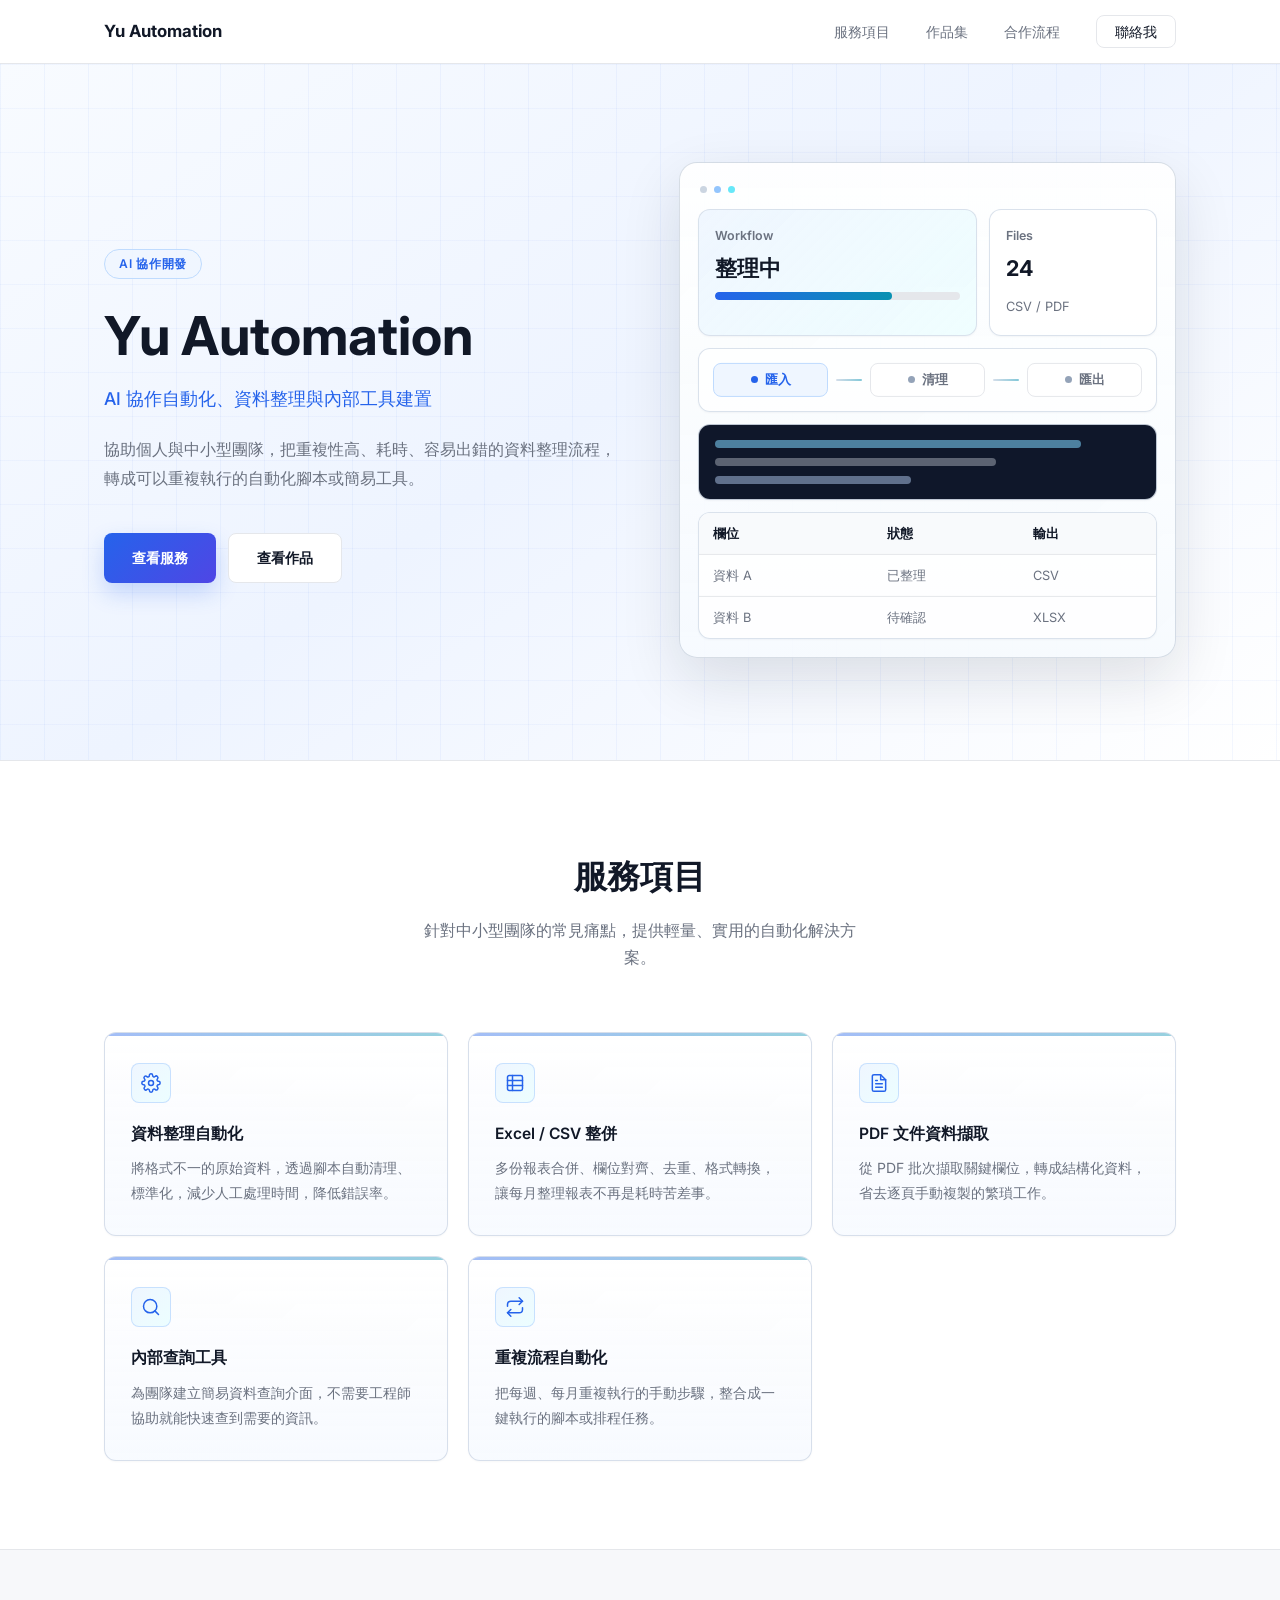
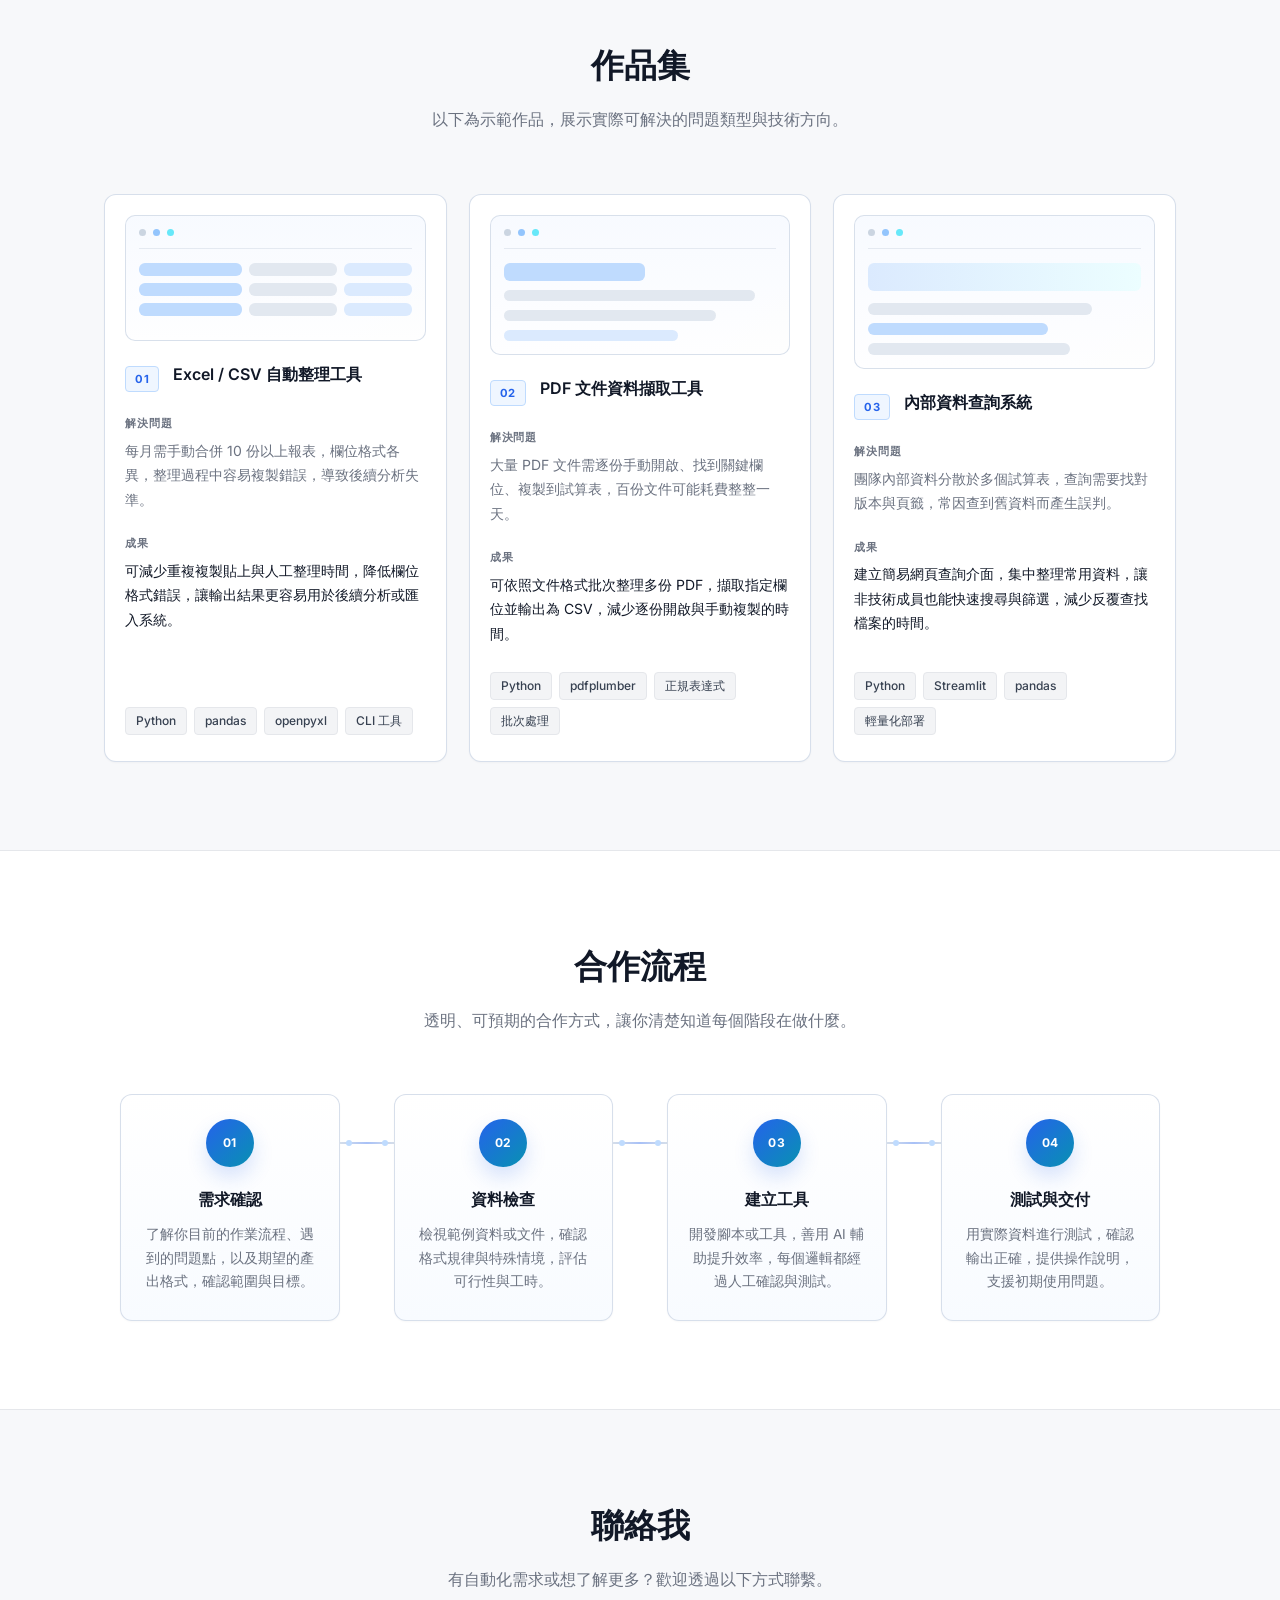
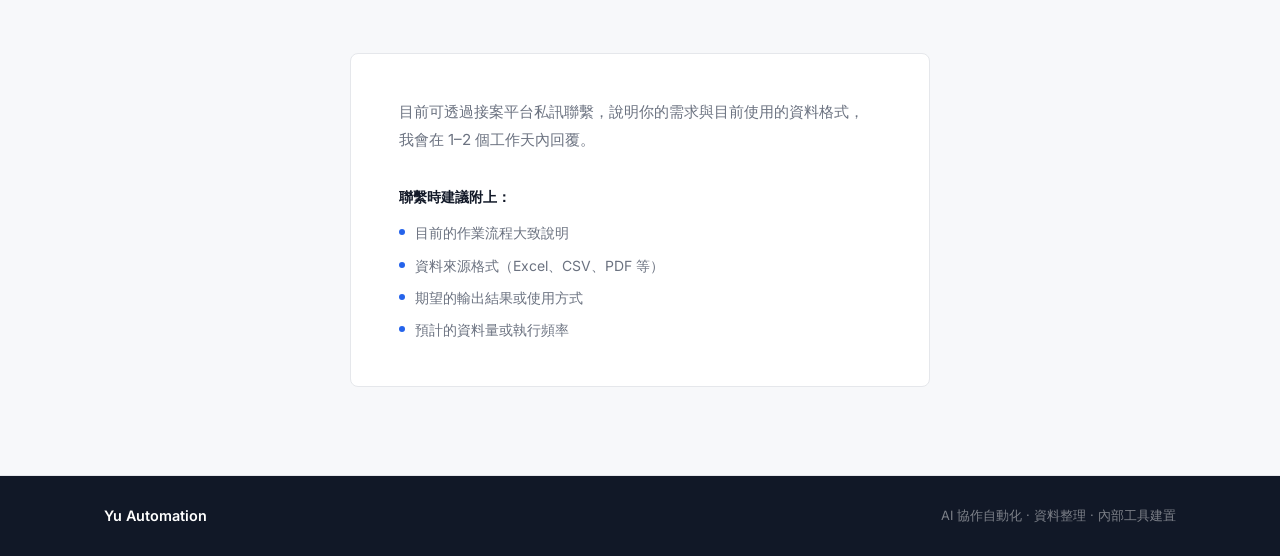
==== index.html @ f8c486ec "Initial Yu Automation portfolio site" ====
<!DOCTYPE html>
<html lang="zh-TW">
<head>
  <meta charset="UTF-8">
  <meta name="viewport" content="width=device-width, initial-scale=1.0">
  <title>Yu Automation — AI 協作自動化與內部工具建置</title>
  <meta name="description" content="Yu Automation 提供 AI 協作自動化、資料整理、Excel/CSV 整併、PDF 文件資料擷取與內部工具建置，協助個人與中小型團隊降低重複性工作成本。">
  <meta name="keywords" content="AI 自動化, 自動化腳本, 資料整理, Excel 整併, CSV 整併, PDF 資料擷取, 內部工具, 網頁設計, Yu Automation">
  <meta name="author" content="Yu Automation">
  <meta name="theme-color" content="#2563eb">
  <meta property="og:title" content="Yu Automation — AI 協作自動化與內部工具建置">
  <meta property="og:description" content="Yu Automation 提供 AI 協作自動化、資料整理、Excel/CSV 整併、PDF 文件資料擷取與內部工具建置，協助個人與中小型團隊降低重複性工作成本。">
  <meta property="og:type" content="website">
  <meta property="og:site_name" content="Yu Automation">
  <meta name="twitter:card" content="summary">
  <meta name="twitter:title" content="Yu Automation — AI 協作自動化與內部工具建置">
  <meta name="twitter:description" content="Yu Automation 提供 AI 協作自動化、資料整理、Excel/CSV 整併、PDF 文件資料擷取與內部工具建置，協助個人與中小型團隊降低重複性工作成本。">
  <link rel="icon" href="assets/favicon.svg" type="image/svg+xml">
  <link rel="preconnect" href="https://fonts.googleapis.com">
  <link rel="preconnect" href="https://fonts.gstatic.com" crossorigin>
  <link href="https://fonts.googleapis.com/css2?family=Inter:wght@300;400;500;600;700&display=swap" rel="stylesheet">
  <link rel="stylesheet" href="style.css">
</head>
<body>

  <!-- Navigation -->
  <nav class="nav" id="nav">
    <div class="container nav-inner">
      <a href="#hero" class="nav-logo">Yu Automation</a>
      <button class="nav-toggle" aria-label="開啟選單" aria-expanded="false" aria-controls="nav-menu">
        <span></span><span></span><span></span>
      </button>
      <ul class="nav-menu" id="nav-menu" role="list">
        <li><a href="#services">服務項目</a></li>
        <li><a href="#portfolio">作品集</a></li>
        <li><a href="#process">合作流程</a></li>
        <li><a href="#contact" class="nav-cta">聯絡我</a></li>
      </ul>
    </div>
  </nav>

  <!-- Hero -->
  <section class="hero" id="hero">
    <div class="container hero-inner">
      <div class="hero-copy">
        <span class="hero-badge">AI 協作開發</span>
        <h1 class="hero-title">Yu Automation</h1>
        <p class="hero-subtitle">AI 協作自動化、資料整理與內部工具建置</p>
        <p class="hero-desc">
          協助個人與中小型團隊，把重複性高、耗時、容易出錯的資料整理流程，
          轉成可以重複執行的自動化腳本或簡易工具。
        </p>
        <div class="hero-actions">
          <a href="#services" class="btn-primary">查看服務</a>
          <a href="#portfolio" class="btn-secondary">查看作品</a>
        </div>
      </div>

      <div class="hero-visual" aria-hidden="true">
        <div class="dashboard-card">
          <div class="dashboard-topbar">
            <span></span>
            <span></span>
            <span></span>
          </div>

          <div class="dashboard-grid">
            <div class="metric-card metric-card--primary">
              <span class="metric-label">Workflow</span>
              <strong>整理中</strong>
              <div class="metric-progress">
                <span></span>
              </div>
            </div>

            <div class="metric-card">
              <span class="metric-label">Files</span>
              <strong>24</strong>
              <small>CSV / PDF</small>
            </div>
          </div>

          <div class="workflow-preview">
            <div class="workflow-node is-active">
              <span></span>
              匯入
            </div>
            <div class="workflow-link"></div>
            <div class="workflow-node">
              <span></span>
              清理
            </div>
            <div class="workflow-link"></div>
            <div class="workflow-node">
              <span></span>
              匯出
            </div>
          </div>

          <div class="code-panel">
            <div class="code-line code-line--wide"></div>
            <div class="code-line"></div>
            <div class="code-line code-line--short"></div>
          </div>

          <div class="table-preview">
            <div class="table-row table-head">
              <span>欄位</span>
              <span>狀態</span>
              <span>輸出</span>
            </div>
            <div class="table-row">
              <span>資料 A</span>
              <span>已整理</span>
              <span>CSV</span>
            </div>
            <div class="table-row">
              <span>資料 B</span>
              <span>待確認</span>
              <span>XLSX</span>
            </div>
          </div>
        </div>
      </div>
    </div>
  </section>

  <!-- Services -->
  <section class="section" id="services">
    <div class="container">
      <div class="section-header">
        <h2 class="section-title">服務項目</h2>
        <p class="section-desc">針對中小型團隊的常見痛點，提供輕量、實用的自動化解決方案。</p>
      </div>
      <div class="services-grid">

        <div class="service-card">
          <div class="service-icon">
            <svg viewBox="0 0 24 24" fill="none" stroke="currentColor" stroke-width="1.8" stroke-linecap="round" stroke-linejoin="round" aria-hidden="true" focusable="false">
              <circle cx="12" cy="12" r="3"/>
              <path d="M19.4 15a1.65 1.65 0 0 0 .33 1.82l.06.06a2 2 0 0 1-2.83 2.83l-.06-.06a1.65 1.65 0 0 0-1.82-.33 1.65 1.65 0 0 0-1 1.51V21a2 2 0 0 1-4 0v-.09A1.65 1.65 0 0 0 9 19.4a1.65 1.65 0 0 0-1.82.33l-.06.06a2 2 0 0 1-2.83-2.83l.06-.06A1.65 1.65 0 0 0 4.68 15a1.65 1.65 0 0 0-1.51-1H3a2 2 0 0 1 0-4h.09A1.65 1.65 0 0 0 4.6 9a1.65 1.65 0 0 0-.33-1.82l-.06-.06a2 2 0 0 1 2.83-2.83l.06.06A1.65 1.65 0 0 0 9 4.68a1.65 1.65 0 0 0 1-1.51V3a2 2 0 0 1 4 0v.09a1.65 1.65 0 0 0 1 1.51 1.65 1.65 0 0 0 1.82-.33l.06-.06a2 2 0 0 1 2.83 2.83l-.06.06A1.65 1.65 0 0 0 19.4 9a1.65 1.65 0 0 0 1.51 1H21a2 2 0 0 1 0 4h-.09a1.65 1.65 0 0 0-1.51 1z"/>
            </svg>
          </div>
          <h3>資料整理自動化</h3>
          <p>將格式不一的原始資料，透過腳本自動清理、標準化，減少人工處理時間，降低錯誤率。</p>
        </div>

        <div class="service-card">
          <div class="service-icon">
            <svg viewBox="0 0 24 24" fill="none" stroke="currentColor" stroke-width="1.8" stroke-linecap="round" stroke-linejoin="round" aria-hidden="true" focusable="false">
              <rect x="3" y="3" width="18" height="18" rx="2"/>
              <path d="M3 9h18M3 15h18M9 3v18"/>
            </svg>
          </div>
          <h3>Excel / CSV 整併</h3>
          <p>多份報表合併、欄位對齊、去重、格式轉換，讓每月整理報表不再是耗時苦差事。</p>
        </div>

        <div class="service-card">
          <div class="service-icon">
            <svg viewBox="0 0 24 24" fill="none" stroke="currentColor" stroke-width="1.8" stroke-linecap="round" stroke-linejoin="round" aria-hidden="true" focusable="false">
              <path d="M14 2H6a2 2 0 0 0-2 2v16a2 2 0 0 0 2 2h12a2 2 0 0 0 2-2V8z"/>
              <polyline points="14 2 14 8 20 8"/>
              <line x1="16" y1="13" x2="8" y2="13"/>
              <line x1="16" y1="17" x2="8" y2="17"/>
              <polyline points="10 9 9 9 8 9"/>
            </svg>
          </div>
          <h3>PDF 文件資料擷取</h3>
          <p>從 PDF 批次擷取關鍵欄位，轉成結構化資料，省去逐頁手動複製的繁瑣工作。</p>
        </div>

        <div class="service-card">
          <div class="service-icon">
            <svg viewBox="0 0 24 24" fill="none" stroke="currentColor" stroke-width="1.8" stroke-linecap="round" stroke-linejoin="round" aria-hidden="true" focusable="false">
              <circle cx="11" cy="11" r="8"/>
              <line x1="21" y1="21" x2="16.65" y2="16.65"/>
            </svg>
          </div>
          <h3>內部查詢工具</h3>
          <p>為團隊建立簡易資料查詢介面，不需要工程師協助就能快速查到需要的資訊。</p>
        </div>

        <div class="service-card">
          <div class="service-icon">
            <svg viewBox="0 0 24 24" fill="none" stroke="currentColor" stroke-width="1.8" stroke-linecap="round" stroke-linejoin="round" aria-hidden="true" focusable="false">
              <polyline points="17 1 21 5 17 9"/>
              <path d="M3 11V9a4 4 0 0 1 4-4h14"/>
              <polyline points="7 23 3 19 7 15"/>
              <path d="M21 13v2a4 4 0 0 1-4 4H3"/>
            </svg>
          </div>
          <h3>重複流程自動化</h3>
          <p>把每週、每月重複執行的手動步驟，整合成一鍵執行的腳本或排程任務。</p>
        </div>

      </div>
    </div>
  </section>

  <!-- Portfolio -->
  <section class="section section-alt" id="portfolio">
    <div class="container">
      <div class="section-header">
        <h2 class="section-title">作品集</h2>
        <p class="section-desc">以下為示範作品，展示實際可解決的問題類型與技術方向。</p>
      </div>
      <div class="portfolio-grid">

        <article class="portfolio-card">
          <div class="portfolio-preview preview-sheet" aria-hidden="true">
            <div class="preview-toolbar">
              <span></span>
              <span></span>
              <span></span>
            </div>
            <div class="preview-table-grid">
              <span></span><span></span><span></span>
              <span></span><span></span><span></span>
              <span></span><span></span><span></span>
            </div>
          </div>
          <div class="portfolio-card-top">
            <span class="portfolio-number">01</span>
            <h3 class="portfolio-title">Excel / CSV 自動整理工具</h3>
          </div>
          <div class="portfolio-block">
            <span class="block-label">解決問題</span>
            <p>每月需手動合併 10 份以上報表，欄位格式各異，整理過程中容易複製錯誤，導致後續分析失準。</p>
          </div>
          <div class="portfolio-block portfolio-block--result">
            <span class="block-label">成果</span>
            <p>可減少重複複製貼上與人工整理時間，降低欄位格式錯誤，讓輸出結果更容易用於後續分析或匯入系統。</p>
          </div>
          <div class="portfolio-tags">
            <span class="tag">Python</span>
            <span class="tag">pandas</span>
            <span class="tag">openpyxl</span>
            <span class="tag">CLI 工具</span>
          </div>
        </article>

        <article class="portfolio-card">
          <div class="portfolio-preview preview-document" aria-hidden="true">
            <div class="preview-toolbar">
              <span></span>
              <span></span>
              <span></span>
            </div>
            <div class="preview-doc-layout">
              <span></span>
              <span></span>
              <span></span>
              <span></span>
            </div>
          </div>
          <div class="portfolio-card-top">
            <span class="portfolio-number">02</span>
            <h3 class="portfolio-title">PDF 文件資料擷取工具</h3>
          </div>
          <div class="portfolio-block">
            <span class="block-label">解決問題</span>
            <p>大量 PDF 文件需逐份手動開啟、找到關鍵欄位、複製到試算表，百份文件可能耗費整整一天。</p>
          </div>
          <div class="portfolio-block portfolio-block--result">
            <span class="block-label">成果</span>
            <p>可依照文件格式批次整理多份 PDF，擷取指定欄位並輸出為 CSV，減少逐份開啟與手動複製的時間。</p>
          </div>
          <div class="portfolio-tags">
            <span class="tag">Python</span>
            <span class="tag">pdfplumber</span>
            <span class="tag">正規表達式</span>
            <span class="tag">批次處理</span>
          </div>
        </article>

        <article class="portfolio-card">
          <div class="portfolio-preview preview-search" aria-hidden="true">
            <div class="preview-toolbar">
              <span></span>
              <span></span>
              <span></span>
            </div>
            <div class="preview-search-bar"></div>
            <div class="preview-result-list">
              <span></span>
              <span></span>
              <span></span>
            </div>
          </div>
          <div class="portfolio-card-top">
            <span class="portfolio-number">03</span>
            <h3 class="portfolio-title">內部資料查詢系統</h3>
          </div>
          <div class="portfolio-block">
            <span class="block-label">解決問題</span>
            <p>團隊內部資料分散於多個試算表，查詢需要找對版本與頁籤，常因查到舊資料而產生誤判。</p>
          </div>
          <div class="portfolio-block portfolio-block--result">
            <span class="block-label">成果</span>
            <p>建立簡易網頁查詢介面，集中整理常用資料，讓非技術成員也能快速搜尋與篩選，減少反覆查找檔案的時間。</p>
          </div>
          <div class="portfolio-tags">
            <span class="tag">Python</span>
            <span class="tag">Streamlit</span>
            <span class="tag">pandas</span>
            <span class="tag">輕量化部署</span>
          </div>
        </article>

      </div>
    </div>
  </section>

  <!-- Process -->
  <section class="section" id="process">
    <div class="container">
      <div class="section-header">
        <h2 class="section-title">合作流程</h2>
        <p class="section-desc">透明、可預期的合作方式，讓你清楚知道每個階段在做什麼。</p>
      </div>
      <div class="process-steps">

        <div class="process-step">
          <div class="step-dot">
            <span class="step-number">01</span>
          </div>
          <div class="step-body">
            <h3>需求確認</h3>
            <p>了解你目前的作業流程、遇到的問題點，以及期望的產出格式，確認範圍與目標。</p>
          </div>
        </div>

        <div class="process-line"></div>

        <div class="process-step">
          <div class="step-dot">
            <span class="step-number">02</span>
          </div>
          <div class="step-body">
            <h3>資料檢查</h3>
            <p>檢視範例資料或文件，確認格式規律與特殊情境，評估可行性與工時。</p>
          </div>
        </div>

        <div class="process-line"></div>

        <div class="process-step">
          <div class="step-dot">
            <span class="step-number">03</span>
          </div>
          <div class="step-body">
            <h3>建立工具</h3>
            <p>開發腳本或工具，善用 AI 輔助提升效率，每個邏輯都經過人工確認與測試。</p>
          </div>
        </div>

        <div class="process-line"></div>

        <div class="process-step">
          <div class="step-dot">
            <span class="step-number">04</span>
          </div>
          <div class="step-body">
            <h3>測試與交付</h3>
            <p>用實際資料進行測試，確認輸出正確，提供操作說明，支援初期使用問題。</p>
          </div>
        </div>

      </div>
    </div>
  </section>

  <!-- Contact -->
  <section class="section section-alt" id="contact">
    <div class="container">
      <div class="section-header">
        <h2 class="section-title">聯絡我</h2>
        <p class="section-desc">有自動化需求或想了解更多？歡迎透過以下方式聯繫。</p>
      </div>
      <div class="contact-box">
        <p class="contact-note">
          目前可透過接案平台私訊聯繫，說明你的需求與目前使用的資料格式，
          我會在 1–2 個工作天內回覆。
        </p>
        <div class="contact-checklist">
          <h4>聯繫時建議附上：</h4>
          <ul>
            <li>目前的作業流程大致說明</li>
            <li>資料來源格式（Excel、CSV、PDF 等）</li>
            <li>期望的輸出結果或使用方式</li>
            <li>預計的資料量或執行頻率</li>
          </ul>
        </div>
      </div>
    </div>
  </section>

  <!-- Footer -->
  <footer class="footer">
    <div class="container footer-inner">
      <span class="footer-brand">Yu Automation</span>
      <span class="footer-tagline">AI 協作自動化 · 資料整理 · 內部工具建置</span>
    </div>
  </footer>

  <script src="https://cdn.jsdelivr.net/npm/gsap@3/dist/gsap.min.js"></script>
  <script src="app.js"></script>
</body>
</html>
---- style.css ----
/* ===== Reset & Base ===== */
*, *::before, *::after {
  box-sizing: border-box;
  margin: 0;
  padding: 0;
}

:root {
  --bg: #ffffff;
  --bg-alt: #f7f8fa;
  --surface: #ffffff;
  --surface-soft: #f8fbff;
  --text: #111827;
  --text-secondary: #6b7280;
  --accent: #2563eb;
  --accent-hover: #1d4ed8;
  --accent-cyan: #0891b2;
  --accent-indigo: #4f46e5;
  --accent-light: #eff6ff;
  --accent-border: #bfdbfe;
  --border: #e5e7eb;
  --border-strong: #d5deea;
  --tag-bg: #f3f4f6;
  --tag-text: #374151;
  --nav-h: 64px;
  --radius: 8px;
  --shadow-card: 0 1px 3px rgba(15, 23, 42, 0.07), 0 12px 28px rgba(15, 23, 42, 0.06);
  --shadow-hover: 0 8px 18px rgba(15, 23, 42, 0.09), 0 18px 42px rgba(37, 99, 235, 0.08);
  --shadow-hero: 0 22px 60px rgba(15, 23, 42, 0.12);
}

html {
  scroll-behavior: smooth;
  scroll-padding-top: var(--nav-h);
}

body {
  font-family: 'Inter', -apple-system, BlinkMacSystemFont, 'Segoe UI', system-ui, sans-serif;
  color: var(--text);
  background: var(--bg);
  line-height: 1.65;
  font-size: 16px;
  -webkit-font-smoothing: antialiased;
  overflow-x: hidden;
}

a {
  color: inherit;
  text-decoration: none;
}

ul {
  list-style: none;
}

.container {
  max-width: 1120px;
  margin: 0 auto;
  padding: 0 24px;
}

/* ===== Navigation ===== */
.nav {
  position: sticky;
  top: 0;
  z-index: 200;
  height: var(--nav-h);
  background: rgba(255, 255, 255, 0.94);
  backdrop-filter: blur(10px);
  -webkit-backdrop-filter: blur(10px);
  border-bottom: 1px solid var(--border);
}

.nav-inner {
  display: flex;
  align-items: center;
  justify-content: space-between;
  height: 100%;
}

.nav-logo {
  font-size: 1.05rem;
  font-weight: 700;
  letter-spacing: 0;
  color: var(--text);
}

.nav-menu {
  display: flex;
  align-items: center;
  gap: 36px;
}

.nav-menu a {
  font-size: 0.875rem;
  font-weight: 500;
  color: var(--text-secondary);
  transition: color 0.18s;
}

.nav-menu a:hover {
  color: var(--text);
}

.nav-cta {
  border: 1px solid var(--border) !important;
  border-radius: var(--radius) !important;
  padding: 7px 18px !important;
  color: var(--text) !important;
  transition: border-color 0.18s, color 0.18s !important;
}

.nav-cta:hover {
  border-color: var(--accent) !important;
  color: var(--accent) !important;
}

.nav-toggle {
  display: none;
  flex-direction: column;
  justify-content: center;
  gap: 5px;
  width: 36px;
  height: 36px;
  background: none;
  border: none;
  cursor: pointer;
  padding: 6px;
  border-radius: 4px;
}

.nav-toggle span {
  display: block;
  width: 100%;
  height: 1.5px;
  background: var(--text);
  border-radius: 2px;
  transition: transform 0.25s, opacity 0.25s;
  transform-origin: center;
}

.nav-toggle.is-open span:nth-child(1) { transform: translateY(6.5px) rotate(45deg); }
.nav-toggle.is-open span:nth-child(2) { opacity: 0; }
.nav-toggle.is-open span:nth-child(3) { transform: translateY(-6.5px) rotate(-45deg); }

/* ===== Hero ===== */
.hero {
  position: relative;
  overflow: hidden;
  padding: 104px 0 96px;
  background:
    linear-gradient(90deg, rgba(37, 99, 235, 0.05) 1px, transparent 1px),
    linear-gradient(180deg, rgba(37, 99, 235, 0.04) 1px, transparent 1px),
    linear-gradient(145deg, #f8fbff 0%, #eef4ff 48%, #ffffff 100%);
  background-size: 44px 44px, 44px 44px, auto;
  border-bottom: 1px solid var(--border);
}

.hero-inner {
  display: grid;
  grid-template-columns: minmax(0, 1.02fr) minmax(360px, 0.98fr);
  align-items: center;
  gap: 58px;
}

.hero-copy {
  max-width: 650px;
  min-width: 0;
}

.hero-badge {
  display: inline-block;
  background: rgba(239, 246, 255, 0.88);
  color: var(--accent);
  border: 1px solid var(--accent-border);
  font-size: 0.75rem;
  font-weight: 600;
  letter-spacing: 0.06em;
  text-transform: uppercase;
  padding: 4px 14px;
  border-radius: 100px;
  margin-bottom: 28px;
}

.hero-title {
  font-size: 3.35rem;
  font-weight: 700;
  letter-spacing: 0;
  line-height: 1.1;
  color: var(--text);
  margin-bottom: 18px;
}

.hero-subtitle {
  font-size: 1.1rem;
  font-weight: 500;
  color: var(--accent);
  margin-bottom: 22px;
  letter-spacing: 0;
}

.hero-desc {
  font-size: 1rem;
  color: var(--text-secondary);
  line-height: 1.8;
  max-width: 540px;
  margin-bottom: 40px;
}

.hero-actions {
  display: flex;
  gap: 12px;
  flex-wrap: wrap;
}

.btn-primary {
  display: inline-flex;
  align-items: center;
  justify-content: center;
  background: linear-gradient(135deg, var(--accent) 0%, var(--accent-indigo) 100%);
  color: white;
  font-size: 0.9rem;
  font-weight: 600;
  padding: 12px 28px;
  border-radius: var(--radius);
  box-shadow: 0 10px 22px rgba(37, 99, 235, 0.22);
  transition: box-shadow 0.18s, transform 0.18s;
}

.btn-primary:hover {
  box-shadow: 0 14px 28px rgba(37, 99, 235, 0.28);
  transform: translateY(-1px);
}

.btn-secondary {
  display: inline-flex;
  align-items: center;
  justify-content: center;
  background: white;
  color: var(--text);
  font-size: 0.9rem;
  font-weight: 600;
  padding: 12px 28px;
  border-radius: var(--radius);
  border: 1px solid var(--border);
  transition: border-color 0.18s, color 0.18s, transform 0.12s;
}

.btn-secondary:hover {
  border-color: var(--accent);
  color: var(--accent);
  transform: translateY(-1px);
}

.hero-visual {
  min-width: 0;
  width: 100%;
}

.dashboard-card {
  width: 100%;
  max-width: 500px;
  margin-left: auto;
  padding: 18px;
  border: 1px solid rgba(148, 163, 184, 0.36);
  border-radius: 18px;
  background:
    linear-gradient(180deg, rgba(255, 255, 255, 0.96), rgba(248, 251, 255, 0.92)),
    linear-gradient(135deg, rgba(37, 99, 235, 0.12), rgba(8, 145, 178, 0.08));
  box-shadow: var(--shadow-hero);
}

.dashboard-topbar,
.preview-toolbar {
  display: flex;
  align-items: center;
  gap: 7px;
}

.dashboard-topbar {
  height: 28px;
  padding: 0 2px 12px;
}

.dashboard-topbar span,
.preview-toolbar span {
  display: block;
  width: 7px;
  height: 7px;
  border-radius: 50%;
  background: #cbd5e1;
}

.dashboard-topbar span:nth-child(2),
.preview-toolbar span:nth-child(2) {
  background: #93c5fd;
}

.dashboard-topbar span:nth-child(3),
.preview-toolbar span:nth-child(3) {
  background: #67e8f9;
}

.dashboard-grid {
  display: grid;
  grid-template-columns: minmax(0, 1.25fr) minmax(120px, 0.75fr);
  gap: 12px;
  margin-bottom: 12px;
}

.metric-card,
.code-panel,
.table-preview,
.workflow-preview {
  border: 1px solid rgba(213, 222, 234, 0.88);
  border-radius: 12px;
  background: rgba(255, 255, 255, 0.82);
  box-shadow: 0 1px 2px rgba(15, 23, 42, 0.04);
}

.metric-card {
  min-height: 102px;
  padding: 16px;
}

.metric-label {
  display: block;
  margin-bottom: 10px;
  color: var(--text-secondary);
  font-size: 0.78rem;
  font-weight: 600;
}

.metric-card strong {
  display: block;
  color: var(--text);
  font-size: 1.35rem;
  line-height: 1.1;
  margin-bottom: 12px;
}

.metric-card small {
  color: var(--text-secondary);
  font-size: 0.8rem;
}

.metric-card--primary {
  background: linear-gradient(135deg, rgba(239, 246, 255, 0.94), rgba(236, 254, 255, 0.82));
}

.metric-progress {
  overflow: hidden;
  height: 8px;
  border-radius: 999px;
  background: #e5e7eb;
}

.metric-progress span {
  display: block;
  width: 72%;
  height: 100%;
  border-radius: inherit;
  background: linear-gradient(90deg, var(--accent), var(--accent-cyan));
}

.workflow-preview {
  display: grid;
  grid-template-columns: 1fr 26px 1fr 26px 1fr;
  align-items: center;
  gap: 8px;
  padding: 14px;
  margin-bottom: 12px;
}

.workflow-node {
  display: inline-flex;
  align-items: center;
  justify-content: center;
  gap: 7px;
  min-height: 34px;
  border: 1px solid var(--border);
  border-radius: 8px;
  color: var(--text-secondary);
  background: #fff;
  font-size: 0.82rem;
  font-weight: 600;
}

.workflow-node span {
  width: 7px;
  height: 7px;
  border-radius: 50%;
  background: #94a3b8;
}

.workflow-node.is-active {
  color: var(--accent);
  border-color: var(--accent-border);
  background: var(--accent-light);
}

.workflow-node.is-active span {
  background: var(--accent);
}

.workflow-link {
  height: 2px;
  border-radius: 99px;
  background: linear-gradient(90deg, var(--border-strong), rgba(8, 145, 178, 0.5));
}

.code-panel {
  padding: 15px 16px;
  margin-bottom: 12px;
  background: #0f172a;
}

.code-line {
  height: 8px;
  width: 66%;
  border-radius: 99px;
  background: rgba(226, 232, 240, 0.36);
}

.code-line + .code-line {
  margin-top: 10px;
}

.code-line--wide {
  width: 86%;
  background: rgba(125, 211, 252, 0.56);
}

.code-line--short {
  width: 46%;
  background: rgba(191, 219, 254, 0.46);
}

.table-preview {
  overflow: hidden;
}

.table-row {
  display: grid;
  grid-template-columns: 1.2fr 1fr 0.8fr;
  gap: 10px;
  padding: 10px 14px;
  border-top: 1px solid var(--border);
  color: var(--text-secondary);
  font-size: 0.8rem;
}

.table-row:first-child {
  border-top: none;
}

.table-head {
  color: var(--text);
  font-weight: 700;
  background: rgba(248, 250, 252, 0.9);
}

/* ===== Section Base ===== */
.section {
  padding: 88px 0;
}

.section-alt {
  background: var(--bg-alt);
  border-top: 1px solid var(--border);
  border-bottom: 1px solid var(--border);
}

.section-header {
  text-align: center;
  margin-bottom: 60px;
}

.section-title {
  font-size: 2.05rem;
  font-weight: 700;
  letter-spacing: 0;
  margin-bottom: 14px;
}

.section-desc {
  color: var(--text-secondary);
  font-size: 0.975rem;
  line-height: 1.75;
  max-width: 460px;
  margin: 0 auto;
}

/* ===== Services ===== */
.services-grid {
  display: grid;
  grid-template-columns: repeat(3, 1fr);
  gap: 20px;
}

.service-card {
  position: relative;
  overflow: hidden;
  background:
    linear-gradient(180deg, rgba(255, 255, 255, 0.98), rgba(248, 251, 255, 0.92)),
    linear-gradient(135deg, rgba(37, 99, 235, 0.07), rgba(8, 145, 178, 0.04));
  border: 1px solid rgba(213, 222, 234, 0.95);
  border-radius: 12px;
  padding: 30px 26px;
  box-shadow: 0 1px 2px rgba(15, 23, 42, 0.03);
  transition: border-color 0.2s, box-shadow 0.2s, transform 0.2s;
}

.service-card::before {
  content: '';
  position: absolute;
  inset: 0 0 auto;
  height: 3px;
  background: linear-gradient(90deg, var(--accent), var(--accent-cyan));
  opacity: 0.42;
}

.service-card:hover {
  border-color: rgba(37, 99, 235, 0.28);
  box-shadow: var(--shadow-hover);
  transform: translateY(-4px);
}

.service-icon {
  width: 40px;
  height: 40px;
  display: flex;
  align-items: center;
  justify-content: center;
  background: linear-gradient(135deg, var(--accent-light), #ecfeff);
  border: 1px solid rgba(191, 219, 254, 0.8);
  border-radius: 8px;
  margin-bottom: 18px;
  color: var(--accent);
}

.service-icon svg {
  width: 20px;
  height: 20px;
}

.service-card h3 {
  font-size: 0.975rem;
  font-weight: 600;
  margin-bottom: 10px;
  letter-spacing: 0;
}

.service-card p {
  font-size: 0.875rem;
  color: var(--text-secondary);
  line-height: 1.75;
}

/* ===== Portfolio ===== */
.portfolio-grid {
  display: grid;
  grid-template-columns: repeat(3, 1fr);
  gap: 22px;
}

.portfolio-card {
  overflow: hidden;
  background: white;
  border: 1px solid rgba(213, 222, 234, 0.95);
  border-radius: 12px;
  padding: 20px 20px 26px;
  display: flex;
  flex-direction: column;
  gap: 22px;
  box-shadow: 0 1px 2px rgba(15, 23, 42, 0.03);
  transition: border-color 0.22s, box-shadow 0.22s, transform 0.22s;
}

.portfolio-card:hover {
  border-color: rgba(37, 99, 235, 0.24);
  box-shadow: var(--shadow-hover);
  transform: translateY(-3px);
}

.portfolio-preview {
  min-height: 126px;
  border: 1px solid rgba(213, 222, 234, 0.92);
  border-radius: 10px;
  background:
    linear-gradient(180deg, rgba(248, 251, 255, 0.96), rgba(255, 255, 255, 0.96)),
    linear-gradient(135deg, rgba(37, 99, 235, 0.1), rgba(8, 145, 178, 0.06));
  padding: 13px;
}

.preview-toolbar {
  padding-bottom: 12px;
  border-bottom: 1px solid rgba(226, 232, 240, 0.88);
}

.preview-table-grid {
  display: grid;
  grid-template-columns: 1fr 0.85fr 0.65fr;
  gap: 7px;
  padding-top: 14px;
}

.preview-table-grid span,
.preview-doc-layout span,
.preview-result-list span,
.preview-search-bar {
  display: block;
  border-radius: 6px;
  background: #e2e8f0;
}

.preview-table-grid span {
  height: 13px;
}

.preview-table-grid span:nth-child(3n + 1) {
  background: #bfdbfe;
}

.preview-table-grid span:nth-child(3n) {
  background: #dbeafe;
}

.preview-doc-layout {
  display: grid;
  gap: 9px;
  padding-top: 14px;
}

.preview-doc-layout span {
  height: 11px;
}

.preview-doc-layout span:first-child {
  width: 52%;
  height: 18px;
  background: #bfdbfe;
}

.preview-doc-layout span:nth-child(2) {
  width: 92%;
}

.preview-doc-layout span:nth-child(3) {
  width: 78%;
}

.preview-doc-layout span:nth-child(4) {
  width: 64%;
  background: #dbeafe;
}

.preview-search-bar {
  height: 28px;
  margin-top: 14px;
  background: linear-gradient(90deg, #dbeafe, #ecfeff);
}

.preview-result-list {
  display: grid;
  gap: 8px;
  padding-top: 12px;
}

.preview-result-list span {
  height: 12px;
}

.preview-result-list span:nth-child(1) {
  width: 82%;
}

.preview-result-list span:nth-child(2) {
  width: 66%;
  background: #bfdbfe;
}

.preview-result-list span:nth-child(3) {
  width: 74%;
}

.portfolio-card-top {
  display: flex;
  align-items: flex-start;
  gap: 14px;
}

.portfolio-number {
  flex-shrink: 0;
  font-size: 0.7rem;
  font-weight: 700;
  letter-spacing: 0.05em;
  color: var(--accent);
  background: var(--accent-light);
  border: 1px solid var(--accent-border);
  padding: 3px 9px;
  border-radius: 4px;
  margin-top: 3px;
}

.portfolio-title {
  font-size: 1rem;
  font-weight: 600;
  line-height: 1.4;
  letter-spacing: 0;
}

.portfolio-block {
  display: flex;
  flex-direction: column;
  gap: 6px;
}

.block-label {
  font-size: 0.7rem;
  font-weight: 600;
  letter-spacing: 0.08em;
  text-transform: uppercase;
  color: var(--text-secondary);
}

.portfolio-block p {
  font-size: 0.875rem;
  color: var(--text-secondary);
  line-height: 1.75;
}

.portfolio-block--result p {
  color: var(--text);
}

.portfolio-tags {
  display: flex;
  flex-wrap: wrap;
  gap: 7px;
  margin-top: auto;
  padding-top: 4px;
}

.tag {
  font-size: 0.75rem;
  font-weight: 500;
  color: var(--tag-text);
  background: var(--tag-bg);
  border: 1px solid var(--border);
  padding: 3px 10px;
  border-radius: 4px;
}

/* ===== Process ===== */
.process-steps {
  display: grid;
  grid-template-columns: minmax(0, 1fr) 54px minmax(0, 1fr) 54px minmax(0, 1fr) 54px minmax(0, 1fr);
  align-items: stretch;
  max-width: 1040px;
  margin: 0 auto;
}

.process-step {
  position: relative;
  min-width: 0;
  padding: 24px 18px 26px;
  border: 1px solid rgba(213, 222, 234, 0.95);
  border-radius: 12px;
  background: linear-gradient(180deg, #ffffff, #f8fbff);
  box-shadow: 0 1px 2px rgba(15, 23, 42, 0.03);
  display: flex;
  flex-direction: column;
  align-items: center;
  text-align: center;
}

.step-dot {
  width: 48px;
  height: 48px;
  border-radius: 50%;
  background: linear-gradient(135deg, var(--accent), var(--accent-cyan));
  box-shadow: 0 10px 20px rgba(37, 99, 235, 0.18);
  display: flex;
  align-items: center;
  justify-content: center;
  margin-bottom: 20px;
  flex-shrink: 0;
}

.step-number {
  font-size: 0.75rem;
  font-weight: 700;
  color: white;
  letter-spacing: 0.04em;
}

.step-body h3 {
  font-size: 0.975rem;
  font-weight: 600;
  margin-bottom: 10px;
  letter-spacing: 0;
}

.step-body p {
  font-size: 0.85rem;
  color: var(--text-secondary);
  line-height: 1.75;
  max-width: 175px;
  margin: 0 auto;
}

.process-line {
  align-self: start;
  height: 2px;
  background: linear-gradient(90deg, var(--border-strong), rgba(37, 99, 235, 0.4), var(--border-strong));
  margin-top: 48px;
  position: relative;
}

.process-line::before,
.process-line::after {
  content: '';
  position: absolute;
  top: 50%;
  width: 6px;
  height: 6px;
  border-radius: 50%;
  background: #bfdbfe;
  transform: translateY(-50%);
}

.process-line::before {
  left: 6px;
}

.process-line::after {
  right: 6px;
}

/* ===== Contact ===== */
.contact-box {
  max-width: 580px;
  margin: 0 auto;
  background: white;
  border: 1px solid var(--border);
  border-radius: var(--radius);
  padding: 44px 48px;
}

.contact-note {
  font-size: 0.95rem;
  color: var(--text-secondary);
  line-height: 1.8;
  margin-bottom: 32px;
}

.contact-checklist h4 {
  font-size: 0.875rem;
  font-weight: 600;
  margin-bottom: 14px;
  color: var(--text);
}

.contact-checklist ul {
  display: flex;
  flex-direction: column;
  gap: 10px;
  padding-left: 0;
}

.contact-checklist li {
  display: flex;
  align-items: flex-start;
  gap: 10px;
  font-size: 0.875rem;
  color: var(--text-secondary);
  line-height: 1.6;
}

.contact-checklist li::before {
  content: '';
  display: block;
  width: 6px;
  height: 6px;
  border-radius: 50%;
  background: var(--accent);
  flex-shrink: 0;
  margin-top: 7px;
}

/* ===== Footer ===== */
.footer {
  background: var(--text);
  padding: 28px 0;
}

.footer-inner {
  display: flex;
  align-items: center;
  justify-content: space-between;
  flex-wrap: wrap;
  gap: 8px;
}

.footer-brand {
  font-size: 0.9rem;
  font-weight: 600;
  color: white;
  letter-spacing: 0;
}

.footer-tagline {
  font-size: 0.8rem;
  color: rgba(255, 255, 255, 0.45);
}

/* ===== Scroll Animation ===== */
.reveal {
  opacity: 0;
  transform: translateY(18px);
  transition: opacity 0.5s ease, transform 0.5s ease;
}

.reveal.visible {
  opacity: 1;
  transform: translateY(0);
}

/* ===== Responsive ===== */
@media (max-width: 1020px) {
  .hero {
    padding: 84px 0 78px;
  }

  .hero-inner {
    grid-template-columns: 1fr;
    gap: 44px;
  }

  .dashboard-card {
    margin: 0;
    max-width: 620px;
  }
}

@media (max-width: 900px) {
  .services-grid {
    grid-template-columns: repeat(2, 1fr);
  }

  .portfolio-grid {
    grid-template-columns: repeat(2, 1fr);
  }

  .process-steps {
    display: flex;
    flex-direction: column;
    gap: 0;
    align-items: flex-start;
    max-width: 520px;
  }

  .process-step {
    width: 100%;
    flex-direction: row;
    text-align: left;
    align-items: flex-start;
    gap: 18px;
    padding: 22px;
  }

  .step-dot {
    margin-bottom: 0;
  }

  .step-body p {
    max-width: none;
    margin: 0;
  }

  .process-line {
    width: 2px;
    height: 34px;
    margin: 0 0 0 45px;
    flex: none;
    background: linear-gradient(180deg, var(--border-strong), rgba(37, 99, 235, 0.42), var(--border-strong));
  }

  .process-line::before,
  .process-line::after {
    left: 50%;
    right: auto;
    transform: translateX(-50%);
  }

  .process-line::before {
    top: 6px;
  }

  .process-line::after {
    top: auto;
    bottom: 6px;
  }
}

@media (max-width: 680px) {
  .nav-toggle {
    display: flex;
  }

  .nav-menu {
    display: none;
    position: absolute;
    top: var(--nav-h);
    left: 0;
    right: 0;
    background: white;
    border-bottom: 1px solid var(--border);
    flex-direction: column;
    align-items: stretch;
    gap: 0;
    padding: 8px 0 12px;
    box-shadow: 0 8px 24px rgba(0,0,0,0.08);
  }

  .nav-menu.is-open {
    display: flex;
  }

  .nav-menu a {
    display: block;
    padding: 11px 24px;
    font-size: 0.95rem;
    border: none !important;
    border-radius: 0 !important;
  }

  .nav-cta {
    margin: 4px 16px 0 !important;
    padding: 10px 16px !important;
    text-align: center;
    border-radius: var(--radius) !important;
    border: 1px solid var(--border) !important;
  }

  .hero {
    padding: 64px 0 60px;
  }

  .hero-title {
    font-size: 2.35rem;
  }

  .hero-subtitle {
    font-size: 1.02rem;
  }

  .hero-desc {
    font-size: 0.98rem;
  }

  .dashboard-card {
    padding: 14px;
    border-radius: 14px;
  }

  .dashboard-grid {
    grid-template-columns: 1fr;
  }

  .workflow-preview {
    grid-template-columns: 1fr;
    gap: 8px;
  }

  .workflow-link {
    width: 2px;
    height: 16px;
    justify-self: center;
    background: linear-gradient(180deg, var(--border-strong), rgba(8, 145, 178, 0.55));
  }

  .table-row {
    grid-template-columns: 1fr 0.9fr 0.75fr;
    gap: 8px;
    padding: 10px 11px;
  }

  .section {
    padding: 64px 0;
  }

  .section-title {
    font-size: 1.78rem;
  }

  .services-grid {
    grid-template-columns: 1fr;
  }

  .portfolio-grid {
    grid-template-columns: 1fr;
  }

  .contact-box {
    padding: 32px 28px;
  }

  .footer-inner {
    flex-direction: column;
    text-align: center;
  }
}

@media (max-width: 440px) {
  .container {
    padding: 0 18px;
  }

  .hero-actions {
    flex-direction: column;
  }

  .btn-primary,
  .btn-secondary {
    width: 100%;
  }

  .portfolio-card,
  .service-card,
  .process-step {
    padding-left: 20px;
    padding-right: 20px;
  }

  .process-line {
    margin-left: 43px;
  }
}
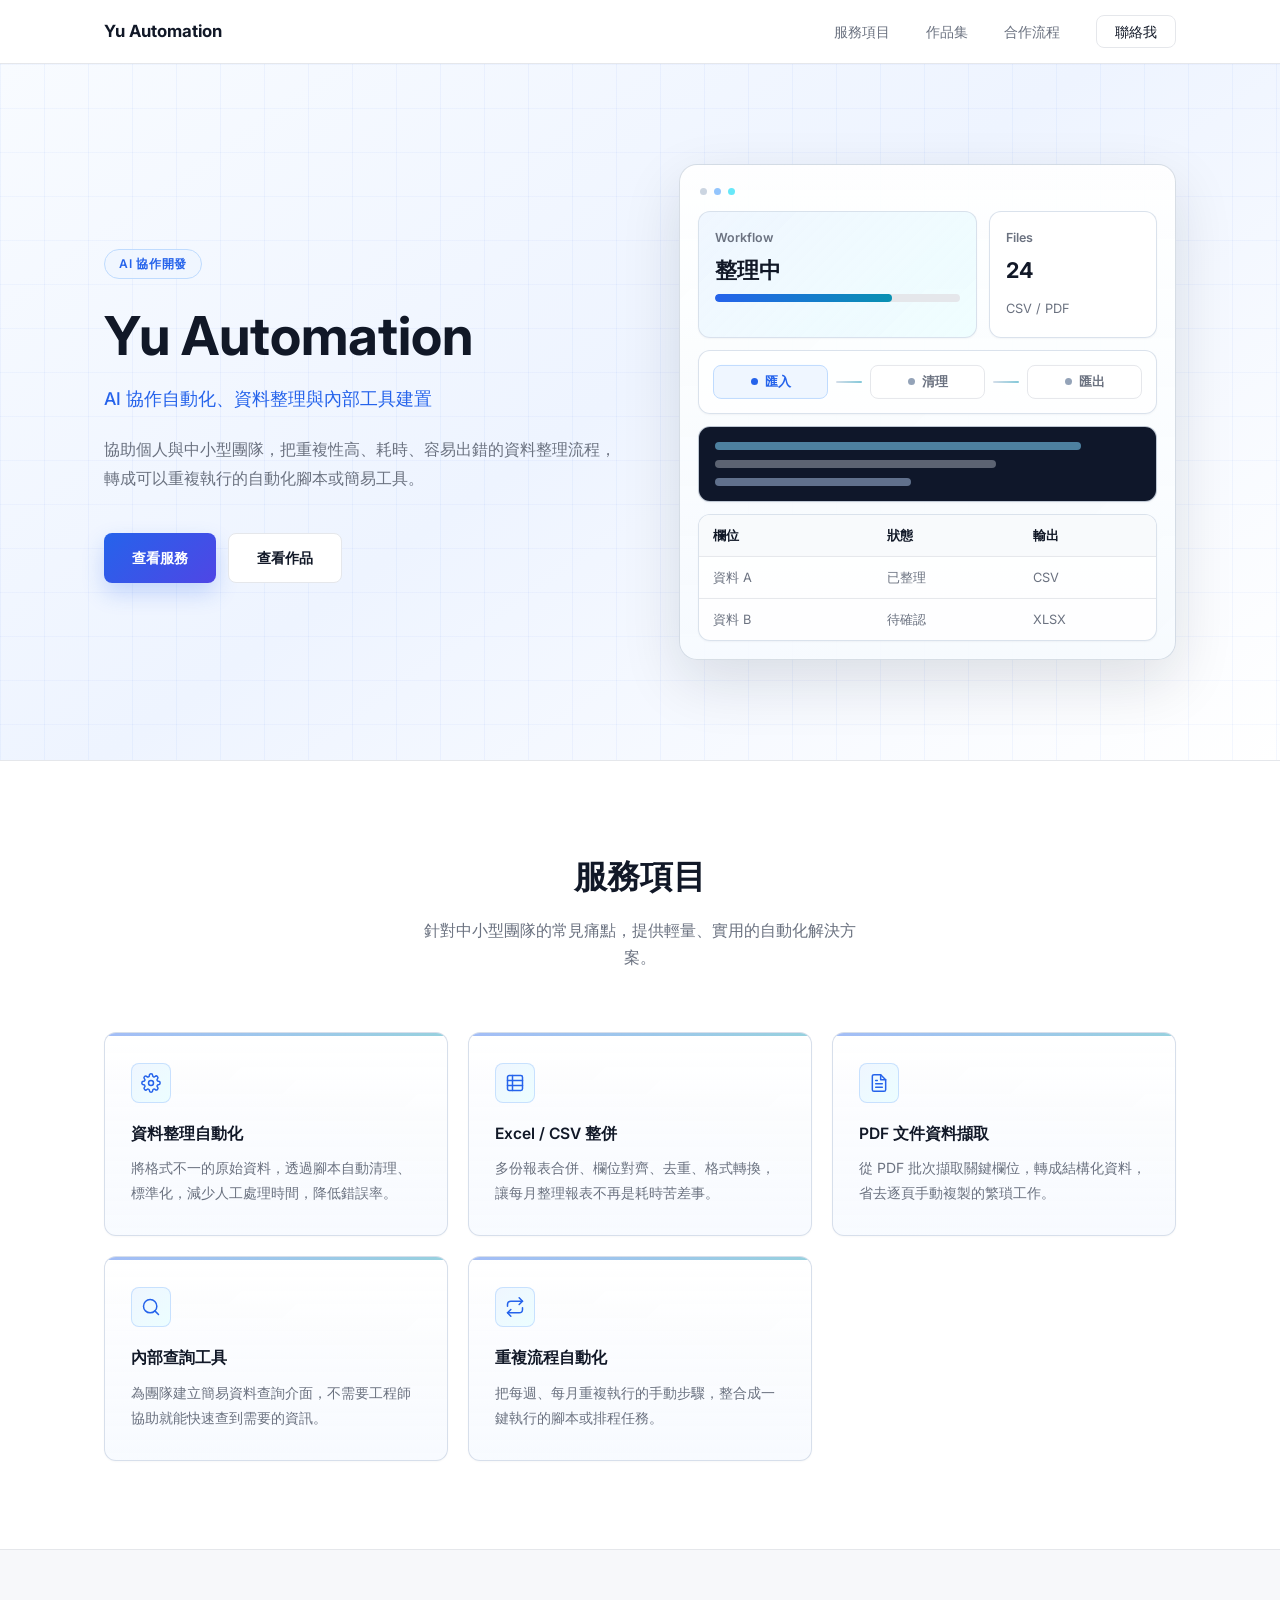
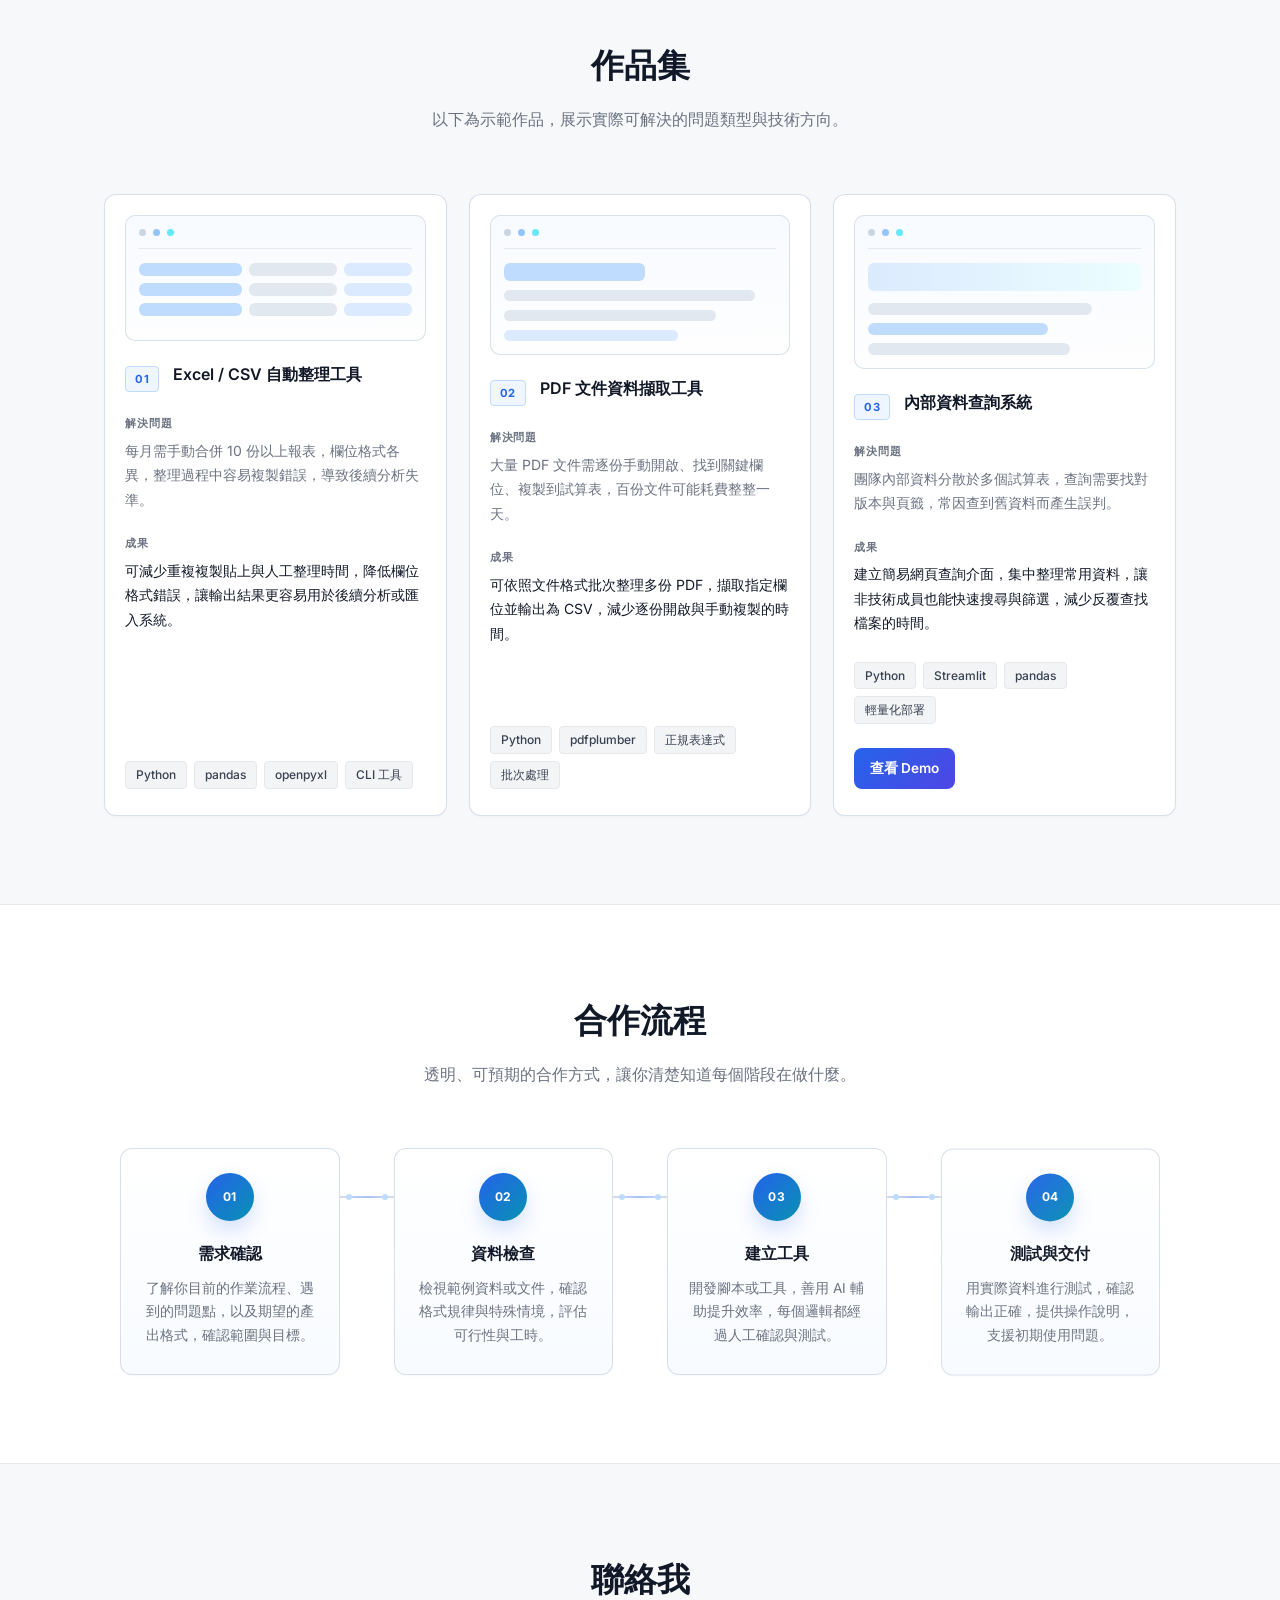
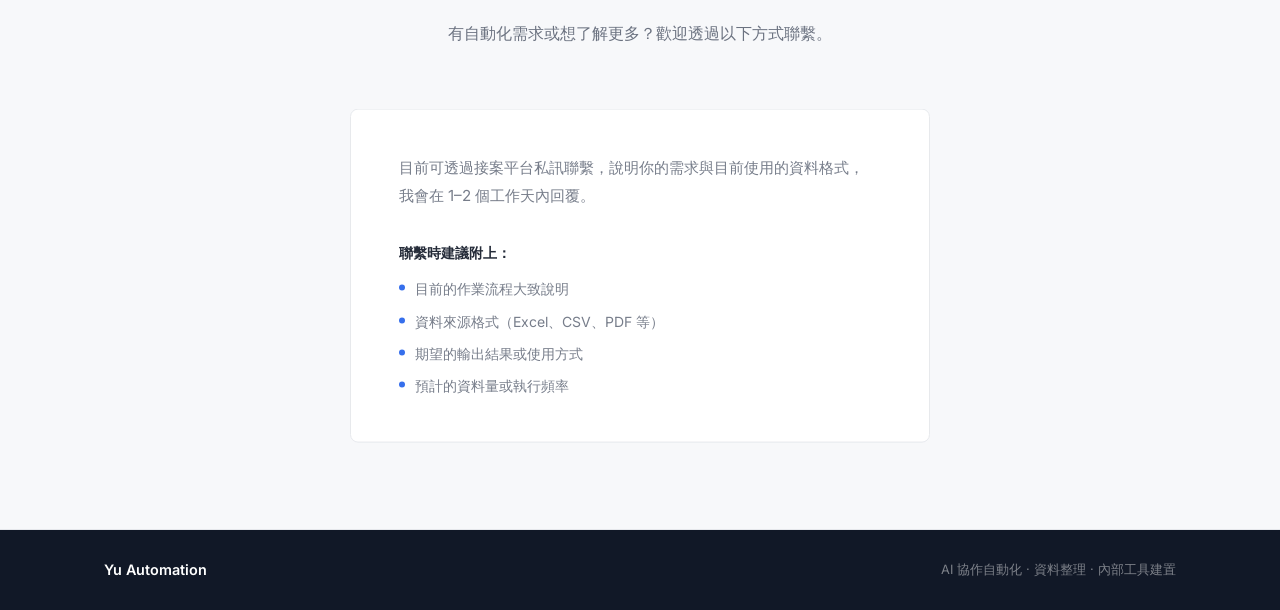
==== commit bd5a407a: "Add internal search system demo" ====
--- a/index.html
+++ b/index.html
@@ -306,6 +306,9 @@
             <span class="tag">pandas</span>
             <span class="tag">輕量化部署</span>
           </div>
+          <div class="portfolio-actions">
+            <a href="projects/internal-search-system.html" class="portfolio-demo-link">查看 Demo</a>
+          </div>
         </article>
 
       </div>
--- a/style.css
+++ b/style.css
@@ -752,6 +752,29 @@
   border-radius: 4px;
 }
 
+.portfolio-actions {
+  padding-top: 2px;
+}
+
+.portfolio-demo-link {
+  display: inline-flex;
+  align-items: center;
+  justify-content: center;
+  min-height: 38px;
+  padding: 9px 16px;
+  border-radius: var(--radius);
+  color: white;
+  background: linear-gradient(135deg, var(--accent), var(--accent-indigo));
+  font-size: 0.85rem;
+  font-weight: 600;
+  transition: box-shadow 0.18s, transform 0.18s;
+}
+
+.portfolio-demo-link:hover {
+  box-shadow: 0 10px 22px rgba(37, 99, 235, 0.2);
+  transform: translateY(-1px);
+}
+
 /* ===== Process ===== */
 .process-steps {
   display: grid;
@@ -927,6 +950,297 @@
   transform: translateY(0);
 }
 
+/* ===== Demo Page ===== */
+.demo-page {
+  background: var(--bg-alt);
+}
+
+.demo-header {
+  padding: 42px 0 64px;
+  background:
+    linear-gradient(90deg, rgba(37, 99, 235, 0.05) 1px, transparent 1px),
+    linear-gradient(180deg, rgba(37, 99, 235, 0.04) 1px, transparent 1px),
+    linear-gradient(145deg, #f8fbff 0%, #eef4ff 52%, #ffffff 100%);
+  background-size: 44px 44px, 44px 44px, auto;
+  border-bottom: 1px solid var(--border);
+}
+
+.demo-header-inner {
+  max-width: 820px;
+}
+
+.demo-back {
+  display: inline-flex;
+  align-items: center;
+  min-height: 36px;
+  margin-bottom: 36px;
+  color: var(--text-secondary);
+  font-size: 0.9rem;
+  font-weight: 600;
+  transition: color 0.18s;
+}
+
+.demo-back:hover {
+  color: var(--accent);
+}
+
+.demo-title {
+  margin: 0 0 18px;
+  color: var(--text);
+  font-size: 3rem;
+  font-weight: 700;
+  line-height: 1.12;
+  letter-spacing: 0;
+}
+
+.demo-lede {
+  max-width: 680px;
+  color: var(--text-secondary);
+  font-size: 1.02rem;
+  line-height: 1.85;
+}
+
+.demo-main {
+  padding: 72px 0 92px;
+}
+
+.demo-tool {
+  display: grid;
+  gap: 22px;
+}
+
+.demo-tool-header {
+  display: flex;
+  align-items: flex-end;
+  justify-content: space-between;
+  gap: 24px;
+}
+
+.demo-tool-header h2 {
+  margin-bottom: 8px;
+  font-size: 1.65rem;
+  line-height: 1.25;
+}
+
+.demo-tool-header p {
+  max-width: 620px;
+  color: var(--text-secondary);
+  font-size: 0.95rem;
+  line-height: 1.75;
+}
+
+.demo-count {
+  min-width: 118px;
+  padding: 14px 16px;
+  border: 1px solid rgba(213, 222, 234, 0.95);
+  border-radius: 12px;
+  background: white;
+  text-align: center;
+  box-shadow: 0 1px 2px rgba(15, 23, 42, 0.03);
+}
+
+.demo-count strong {
+  display: block;
+  color: var(--accent);
+  font-size: 1.45rem;
+  line-height: 1.1;
+}
+
+.demo-count span {
+  color: var(--text-secondary);
+  font-size: 0.78rem;
+  font-weight: 600;
+}
+
+.demo-controls {
+  display: grid;
+  grid-template-columns: minmax(220px, 1.2fr) minmax(320px, 2fr) minmax(150px, 0.65fr) auto;
+  align-items: end;
+  gap: 14px;
+  padding: 18px;
+  border: 1px solid rgba(213, 222, 234, 0.95);
+  border-radius: 12px;
+  background: rgba(255, 255, 255, 0.9);
+  box-shadow: 0 1px 2px rgba(15, 23, 42, 0.03);
+}
+
+.demo-search-field,
+.demo-select-field,
+.demo-filter-block {
+  display: grid;
+  gap: 8px;
+}
+
+.demo-search-field span,
+.demo-select-field span,
+.demo-filter-label {
+  color: var(--text-secondary);
+  font-size: 0.76rem;
+  font-weight: 700;
+}
+
+.demo-search-field input,
+.demo-select-field select {
+  width: 100%;
+  min-height: 42px;
+  border: 1px solid var(--border-strong);
+  border-radius: var(--radius);
+  background: white;
+  color: var(--text);
+  font: inherit;
+  font-size: 0.92rem;
+  padding: 9px 12px;
+  outline: none;
+  transition: border-color 0.18s, box-shadow 0.18s;
+}
+
+.demo-search-field input:focus,
+.demo-select-field select:focus {
+  border-color: var(--accent);
+  box-shadow: 0 0 0 3px rgba(37, 99, 235, 0.12);
+}
+
+.demo-segments {
+  display: flex;
+  flex-wrap: wrap;
+  gap: 7px;
+}
+
+.demo-segments button,
+.demo-clear {
+  min-height: 42px;
+  border: 1px solid var(--border-strong);
+  border-radius: var(--radius);
+  background: white;
+  color: var(--text-secondary);
+  font: inherit;
+  font-size: 0.86rem;
+  font-weight: 600;
+  cursor: pointer;
+  transition: border-color 0.18s, background 0.18s, color 0.18s, transform 0.18s;
+}
+
+.demo-segments button {
+  padding: 8px 12px;
+}
+
+.demo-segments button:hover,
+.demo-clear:hover {
+  border-color: var(--accent-border);
+  color: var(--accent);
+}
+
+.demo-segments button.is-active {
+  border-color: var(--accent-border);
+  background: var(--accent-light);
+  color: var(--accent);
+}
+
+.demo-clear {
+  padding: 8px 15px;
+}
+
+.demo-results {
+  display: grid;
+  grid-template-columns: repeat(2, minmax(0, 1fr));
+  gap: 18px;
+}
+
+.demo-result-card {
+  display: flex;
+  flex-direction: column;
+  gap: 16px;
+  min-width: 0;
+  padding: 24px;
+  border: 1px solid rgba(213, 222, 234, 0.95);
+  border-radius: 12px;
+  background:
+    linear-gradient(180deg, rgba(255, 255, 255, 0.98), rgba(248, 251, 255, 0.92)),
+    linear-gradient(135deg, rgba(37, 99, 235, 0.06), rgba(8, 145, 178, 0.04));
+  box-shadow: 0 1px 2px rgba(15, 23, 42, 0.03);
+  transition: border-color 0.2s, box-shadow 0.2s, transform 0.2s;
+}
+
+.demo-result-card:hover {
+  border-color: rgba(37, 99, 235, 0.26);
+  box-shadow: var(--shadow-card);
+  transform: translateY(-2px);
+}
+
+.demo-card-top {
+  display: flex;
+  align-items: flex-start;
+  justify-content: space-between;
+  gap: 16px;
+}
+
+.demo-card-top h3 {
+  font-size: 1.05rem;
+  line-height: 1.4;
+}
+
+.demo-category {
+  flex-shrink: 0;
+  padding: 4px 9px;
+  border: 1px solid var(--accent-border);
+  border-radius: 999px;
+  background: var(--accent-light);
+  color: var(--accent);
+  font-size: 0.72rem;
+  font-weight: 700;
+}
+
+.demo-card-desc,
+.demo-card-result {
+  color: var(--text-secondary);
+  font-size: 0.9rem;
+  line-height: 1.75;
+}
+
+.demo-card-result {
+  color: var(--text);
+}
+
+.demo-card-meta {
+  display: grid;
+  grid-template-columns: repeat(3, minmax(0, 1fr));
+  gap: 10px;
+}
+
+.demo-card-meta span {
+  display: grid;
+  gap: 3px;
+  min-width: 0;
+  padding: 9px 10px;
+  border: 1px solid var(--border);
+  border-radius: 8px;
+  background: rgba(255, 255, 255, 0.72);
+  color: var(--text);
+  font-size: 0.82rem;
+  font-weight: 600;
+}
+
+.demo-card-meta small {
+  color: var(--text-secondary);
+  font-size: 0.68rem;
+  font-weight: 700;
+}
+
+.demo-card-tags {
+  display: flex;
+  flex-wrap: wrap;
+  gap: 7px;
+}
+
+.demo-empty {
+  padding: 28px;
+  border: 1px dashed var(--border-strong);
+  border-radius: 12px;
+  background: white;
+  color: var(--text-secondary);
+  text-align: center;
+}
+
 /* ===== Responsive ===== */
 @media (max-width: 1020px) {
   .hero {
@@ -951,6 +1265,14 @@
 
   .portfolio-grid {
     grid-template-columns: repeat(2, 1fr);
+  }
+
+  .demo-controls {
+    grid-template-columns: 1fr 1fr;
+  }
+
+  .demo-filter-block {
+    grid-column: 1 / -1;
   }
 
   .process-steps {
@@ -1103,6 +1425,42 @@
     grid-template-columns: 1fr;
   }
 
+  .demo-header {
+    padding: 34px 0 54px;
+  }
+
+  .demo-title {
+    font-size: 2.25rem;
+  }
+
+  .demo-tool-header {
+    align-items: stretch;
+    flex-direction: column;
+  }
+
+  .demo-count {
+    width: 100%;
+    text-align: left;
+  }
+
+  .demo-controls {
+    grid-template-columns: 1fr;
+    padding: 16px;
+  }
+
+  .demo-segments {
+    display: grid;
+    grid-template-columns: repeat(2, minmax(0, 1fr));
+  }
+
+  .demo-results {
+    grid-template-columns: 1fr;
+  }
+
+  .demo-card-meta {
+    grid-template-columns: 1fr;
+  }
+
   .contact-box {
     padding: 32px 28px;
   }
@@ -1134,6 +1492,10 @@
     padding-right: 20px;
   }
 
+  .demo-segments {
+    grid-template-columns: 1fr;
+  }
+
   .process-line {
     margin-left: 43px;
   }
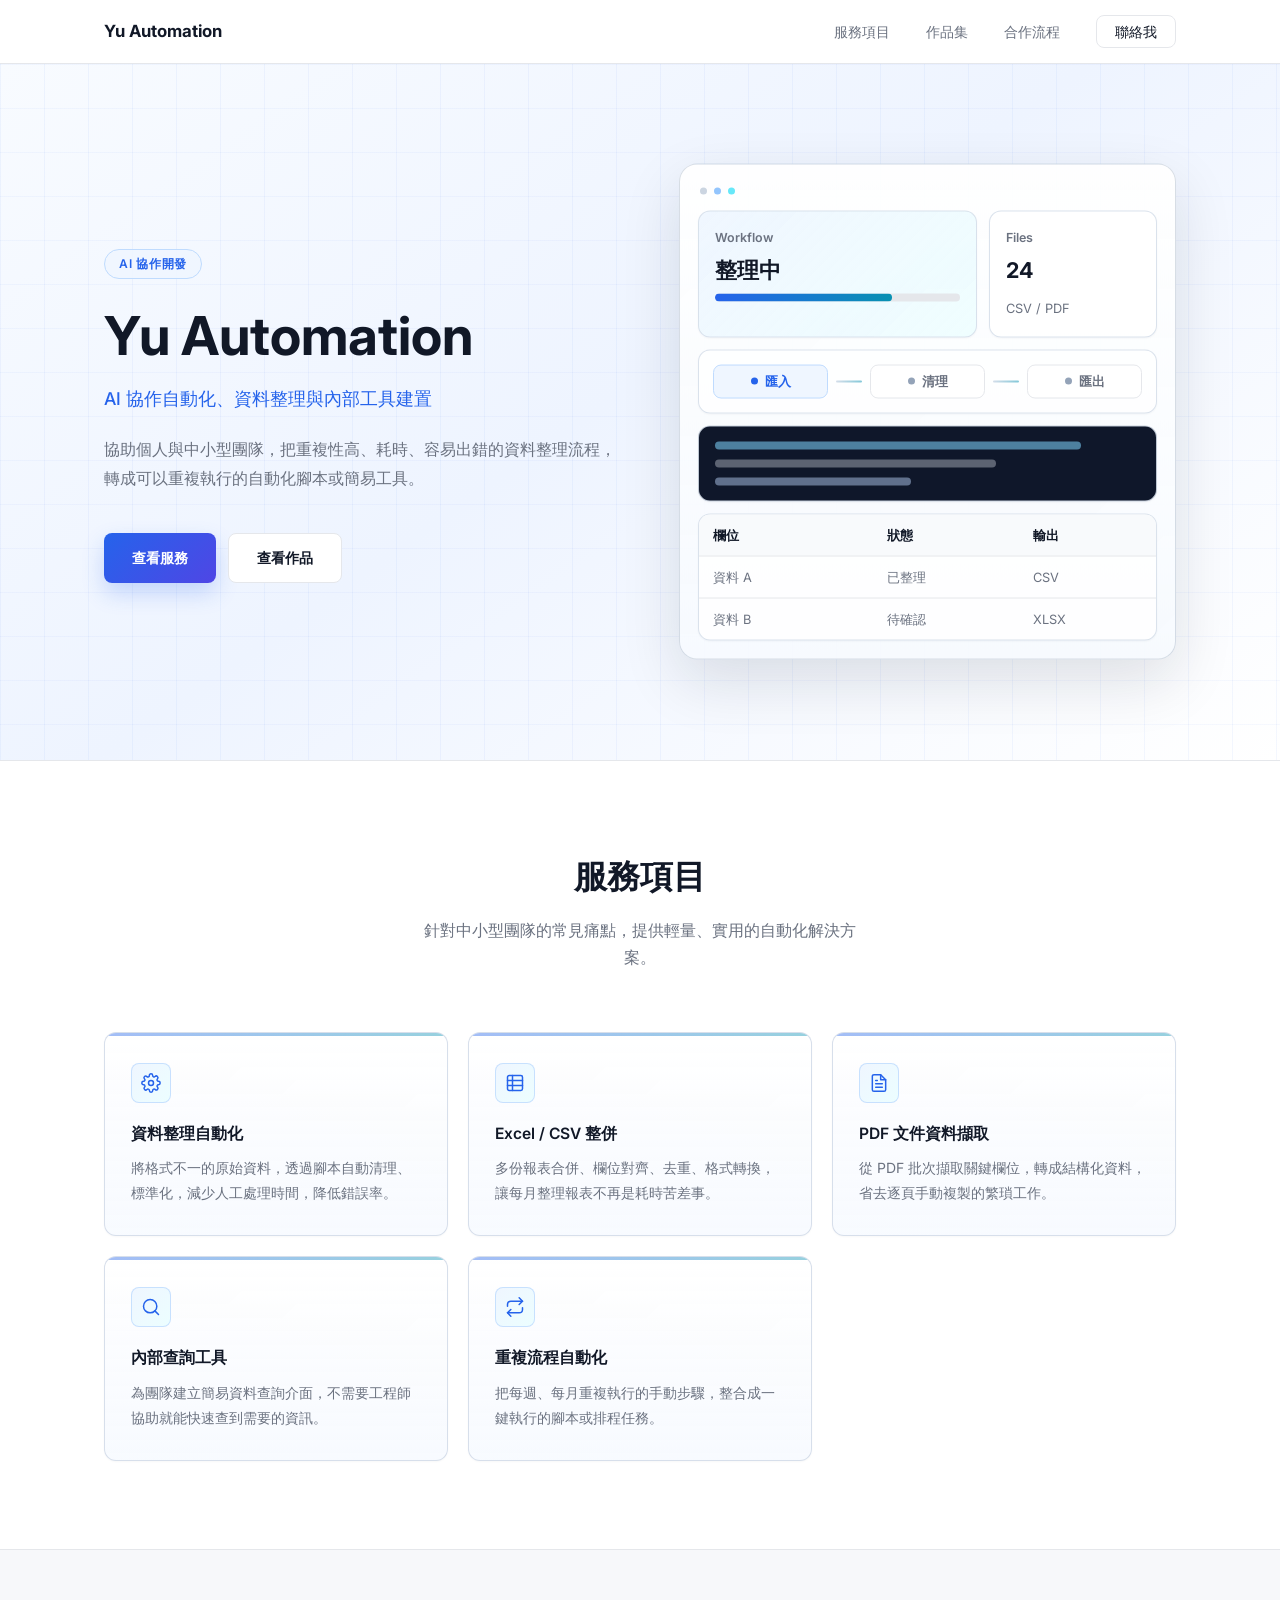
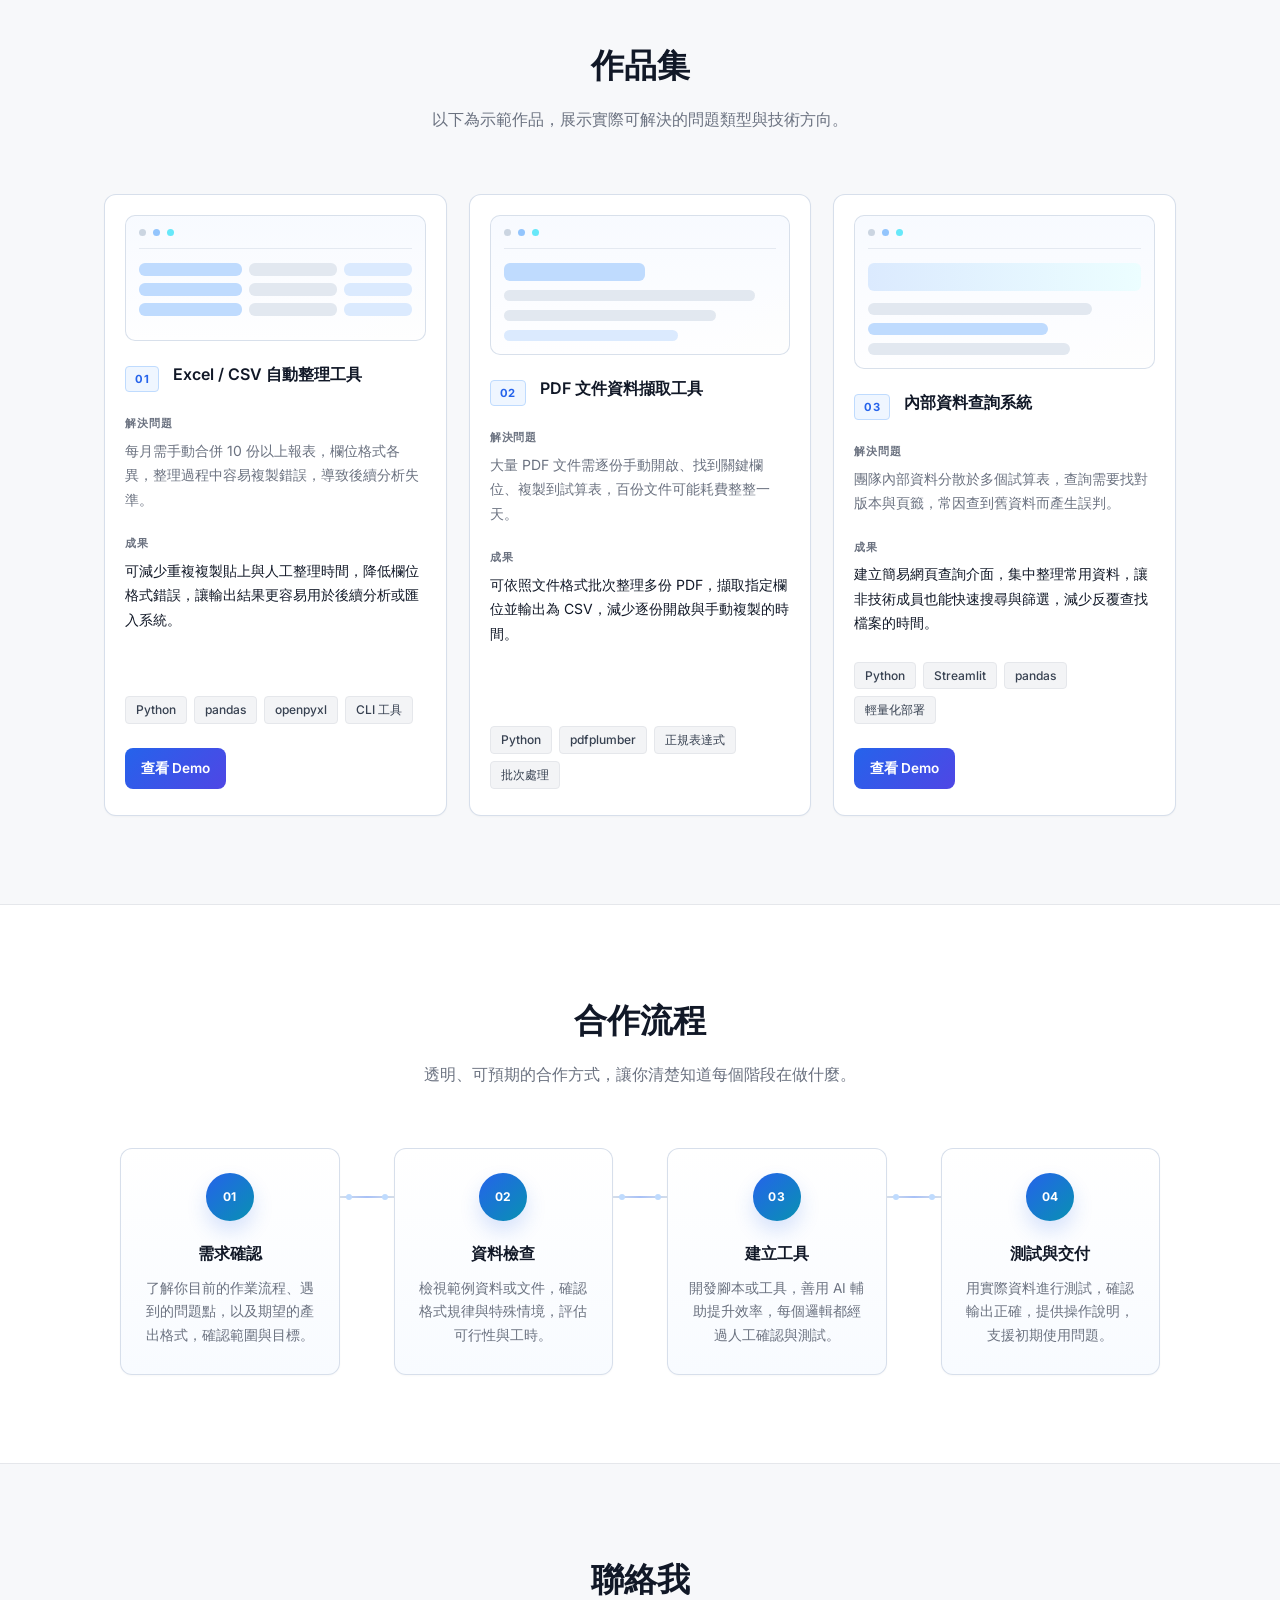
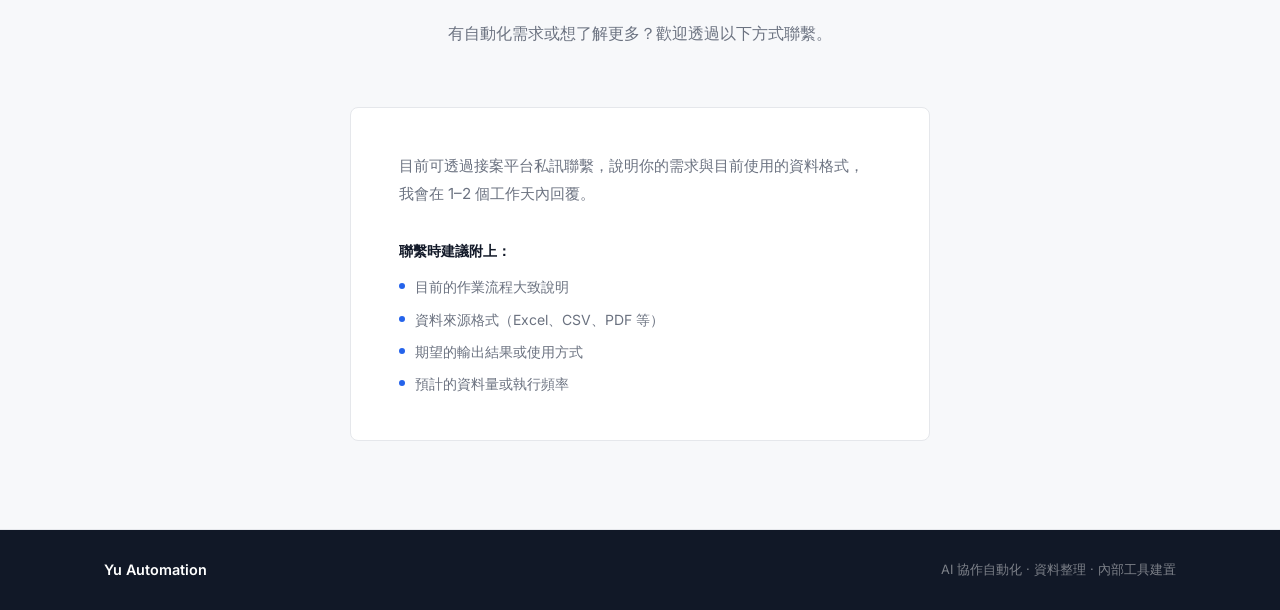
==== commit 7006b7f4: "Add Excel CSV cleaner demo" ====
--- a/index.html
+++ b/index.html
@@ -238,6 +238,9 @@
             <span class="tag">openpyxl</span>
             <span class="tag">CLI 工具</span>
           </div>
+          <div class="portfolio-actions">
+            <a href="projects/excel-csv-cleaner.html" class="portfolio-demo-link">查看 Demo</a>
+          </div>
         </article>
 
         <article class="portfolio-card">
--- a/style.css
+++ b/style.css
@@ -1241,6 +1241,203 @@
   text-align: center;
 }
 
+.cleaner-showcase {
+  display: grid;
+  gap: 22px;
+}
+
+.cleaner-tabs {
+  display: flex;
+  flex-wrap: wrap;
+  gap: 9px;
+  padding: 8px;
+  border: 1px solid rgba(213, 222, 234, 0.95);
+  border-radius: 12px;
+  background: rgba(255, 255, 255, 0.88);
+  box-shadow: 0 1px 2px rgba(15, 23, 42, 0.03);
+}
+
+.cleaner-tabs button {
+  min-height: 42px;
+  border: 1px solid transparent;
+  border-radius: var(--radius);
+  background: transparent;
+  color: var(--text-secondary);
+  font: inherit;
+  font-size: 0.9rem;
+  font-weight: 700;
+  padding: 9px 15px;
+  cursor: pointer;
+  transition: background 0.18s, border-color 0.18s, color 0.18s, transform 0.18s;
+}
+
+.cleaner-tabs button:hover {
+  color: var(--accent);
+}
+
+.cleaner-tabs button.is-active {
+  border-color: var(--accent-border);
+  background: var(--accent-light);
+  color: var(--accent);
+}
+
+.cleaner-panel {
+  overflow: hidden;
+  border: 1px solid rgba(213, 222, 234, 0.95);
+  border-radius: 12px;
+  background: white;
+  box-shadow: 0 1px 2px rgba(15, 23, 42, 0.03);
+}
+
+.cleaner-panel[hidden] {
+  display: none;
+}
+
+.cleaner-panel-head {
+  display: grid;
+  gap: 8px;
+  padding: 24px 24px 18px;
+  border-bottom: 1px solid var(--border);
+  background:
+    linear-gradient(180deg, rgba(248, 251, 255, 0.96), rgba(255, 255, 255, 0.96)),
+    linear-gradient(135deg, rgba(37, 99, 235, 0.08), rgba(8, 145, 178, 0.04));
+}
+
+.cleaner-panel-head h3 {
+  font-size: 1.25rem;
+  line-height: 1.3;
+}
+
+.cleaner-panel-head p {
+  max-width: 720px;
+  color: var(--text-secondary);
+  font-size: 0.92rem;
+  line-height: 1.75;
+}
+
+.cleaner-table-wrap {
+  overflow-x: auto;
+  -webkit-overflow-scrolling: touch;
+}
+
+.cleaner-table {
+  width: 100%;
+  min-width: 760px;
+  border-collapse: collapse;
+}
+
+.cleaner-table th,
+.cleaner-table td {
+  padding: 13px 15px;
+  border-bottom: 1px solid var(--border);
+  text-align: left;
+  vertical-align: top;
+  font-size: 0.86rem;
+}
+
+.cleaner-table th {
+  color: var(--text);
+  background: #f8fafc;
+  font-weight: 700;
+}
+
+.cleaner-table td {
+  color: var(--text-secondary);
+}
+
+.cleaner-table tbody tr:last-child td {
+  border-bottom: none;
+}
+
+.issue-chip {
+  display: inline-flex;
+  align-items: center;
+  min-height: 24px;
+  padding: 3px 8px;
+  border: 1px solid #fecaca;
+  border-radius: 999px;
+  background: #fff7ed;
+  color: #9f1239;
+  font-size: 0.74rem;
+  font-weight: 700;
+}
+
+.cleaner-summary-grid {
+  display: grid;
+  grid-template-columns: repeat(5, minmax(0, 1fr));
+  gap: 12px;
+  padding: 24px;
+}
+
+.summary-card {
+  display: grid;
+  gap: 8px;
+  min-width: 0;
+  padding: 18px;
+  border: 1px solid var(--border);
+  border-radius: 10px;
+  background:
+    linear-gradient(180deg, #ffffff, #f8fbff),
+    linear-gradient(135deg, rgba(37, 99, 235, 0.06), rgba(8, 145, 178, 0.04));
+}
+
+.summary-card span {
+  color: var(--text-secondary);
+  font-size: 0.78rem;
+  font-weight: 700;
+}
+
+.summary-card strong {
+  color: var(--accent);
+  font-size: 1.8rem;
+  line-height: 1;
+}
+
+.cleaner-flow {
+  padding-top: 72px;
+}
+
+.cleaner-flow-grid {
+  display: grid;
+  grid-template-columns: repeat(4, minmax(0, 1fr));
+  gap: 16px;
+}
+
+.cleaner-flow-step {
+  min-width: 0;
+  padding: 24px 22px;
+  border: 1px solid rgba(213, 222, 234, 0.95);
+  border-radius: 12px;
+  background: linear-gradient(180deg, #ffffff, #f8fbff);
+  box-shadow: 0 1px 2px rgba(15, 23, 42, 0.03);
+}
+
+.cleaner-flow-step span {
+  display: inline-flex;
+  align-items: center;
+  justify-content: center;
+  min-width: 36px;
+  height: 28px;
+  margin-bottom: 18px;
+  border: 1px solid var(--accent-border);
+  border-radius: 999px;
+  background: var(--accent-light);
+  color: var(--accent);
+  font-size: 0.72rem;
+  font-weight: 800;
+}
+
+.cleaner-flow-step h3 {
+  margin-bottom: 10px;
+  font-size: 0.98rem;
+}
+
+.cleaner-flow-step p {
+  color: var(--text-secondary);
+  font-size: 0.86rem;
+  line-height: 1.72;
+}
+
 /* ===== Responsive ===== */
 @media (max-width: 1020px) {
   .hero {
@@ -1273,6 +1470,14 @@
 
   .demo-filter-block {
     grid-column: 1 / -1;
+  }
+
+  .cleaner-summary-grid {
+    grid-template-columns: repeat(3, minmax(0, 1fr));
+  }
+
+  .cleaner-flow-grid {
+    grid-template-columns: repeat(2, minmax(0, 1fr));
   }
 
   .process-steps {
@@ -1461,6 +1666,28 @@
     grid-template-columns: 1fr;
   }
 
+  .cleaner-tabs {
+    display: grid;
+    grid-template-columns: 1fr;
+  }
+
+  .cleaner-panel-head {
+    padding: 22px 20px 16px;
+  }
+
+  .cleaner-summary-grid {
+    grid-template-columns: 1fr;
+    padding: 20px;
+  }
+
+  .cleaner-flow {
+    padding-top: 58px;
+  }
+
+  .cleaner-flow-grid {
+    grid-template-columns: 1fr;
+  }
+
   .contact-box {
     padding: 32px 28px;
   }
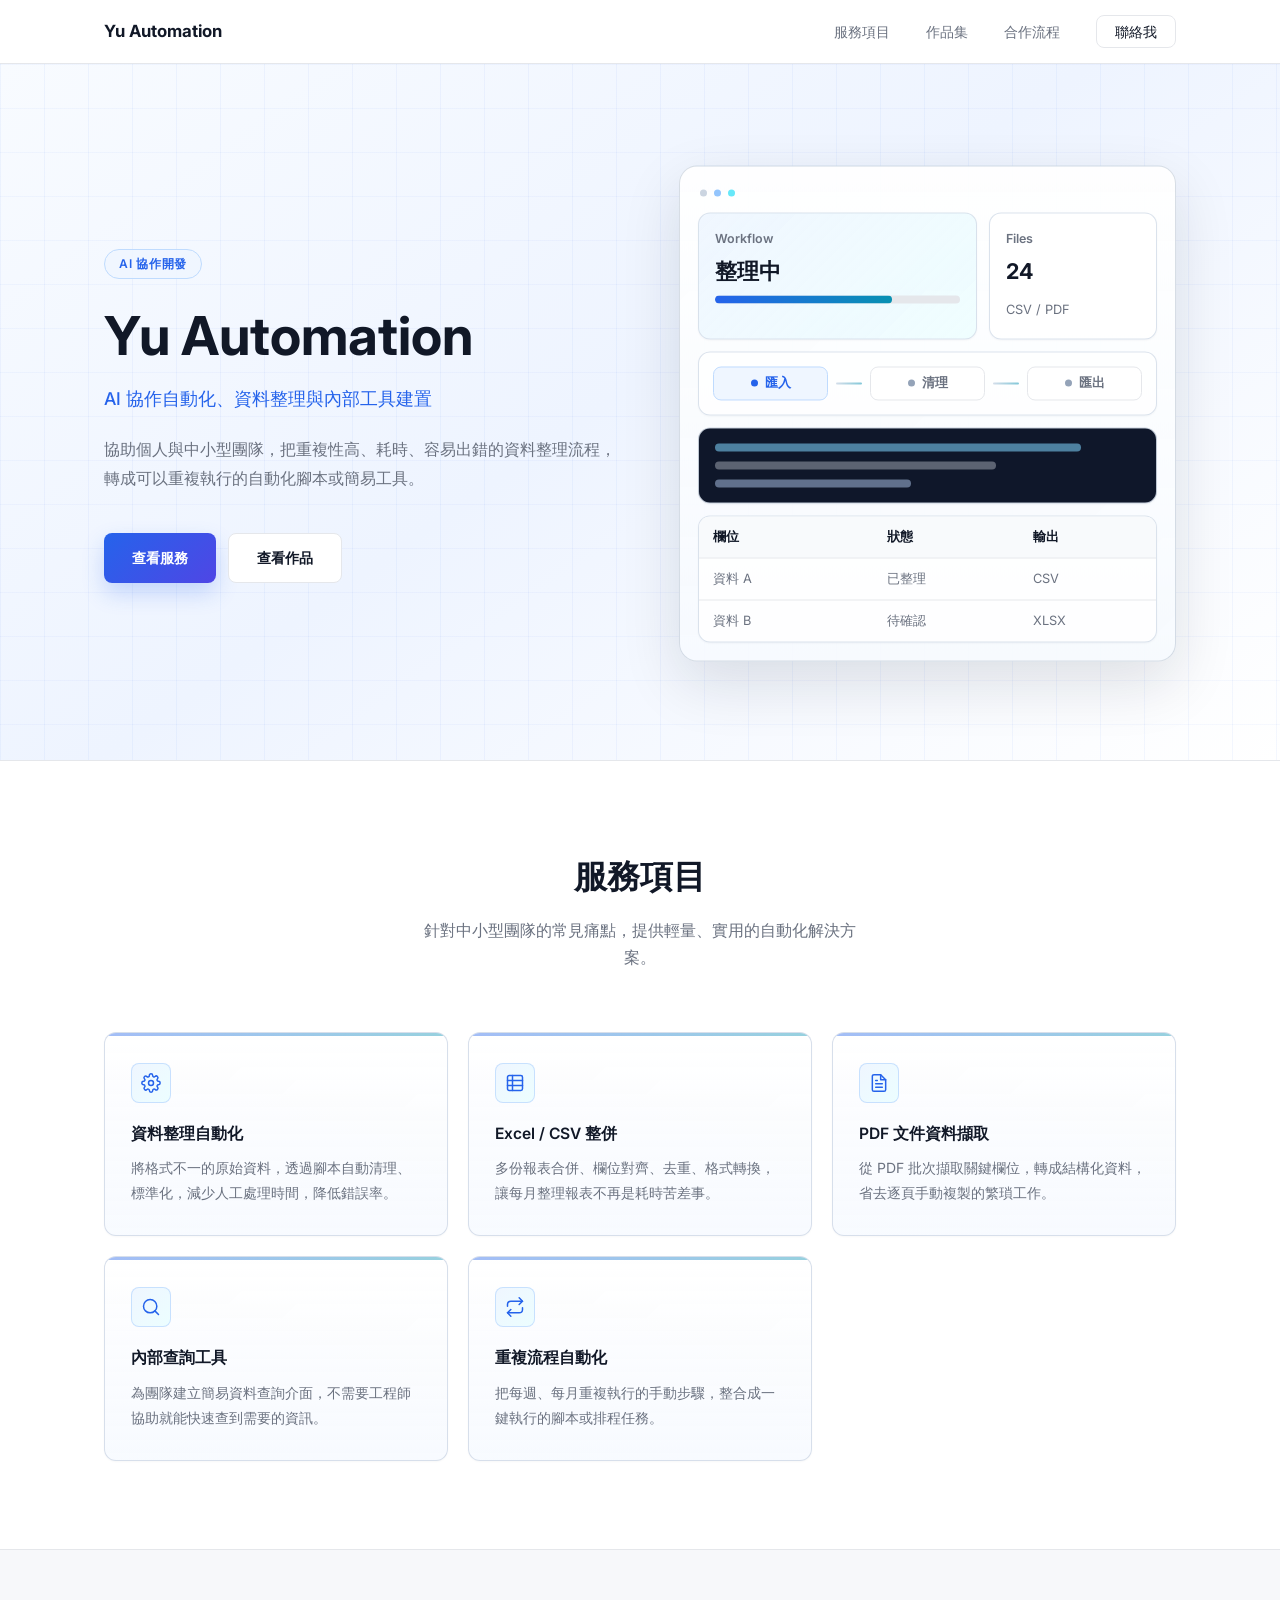
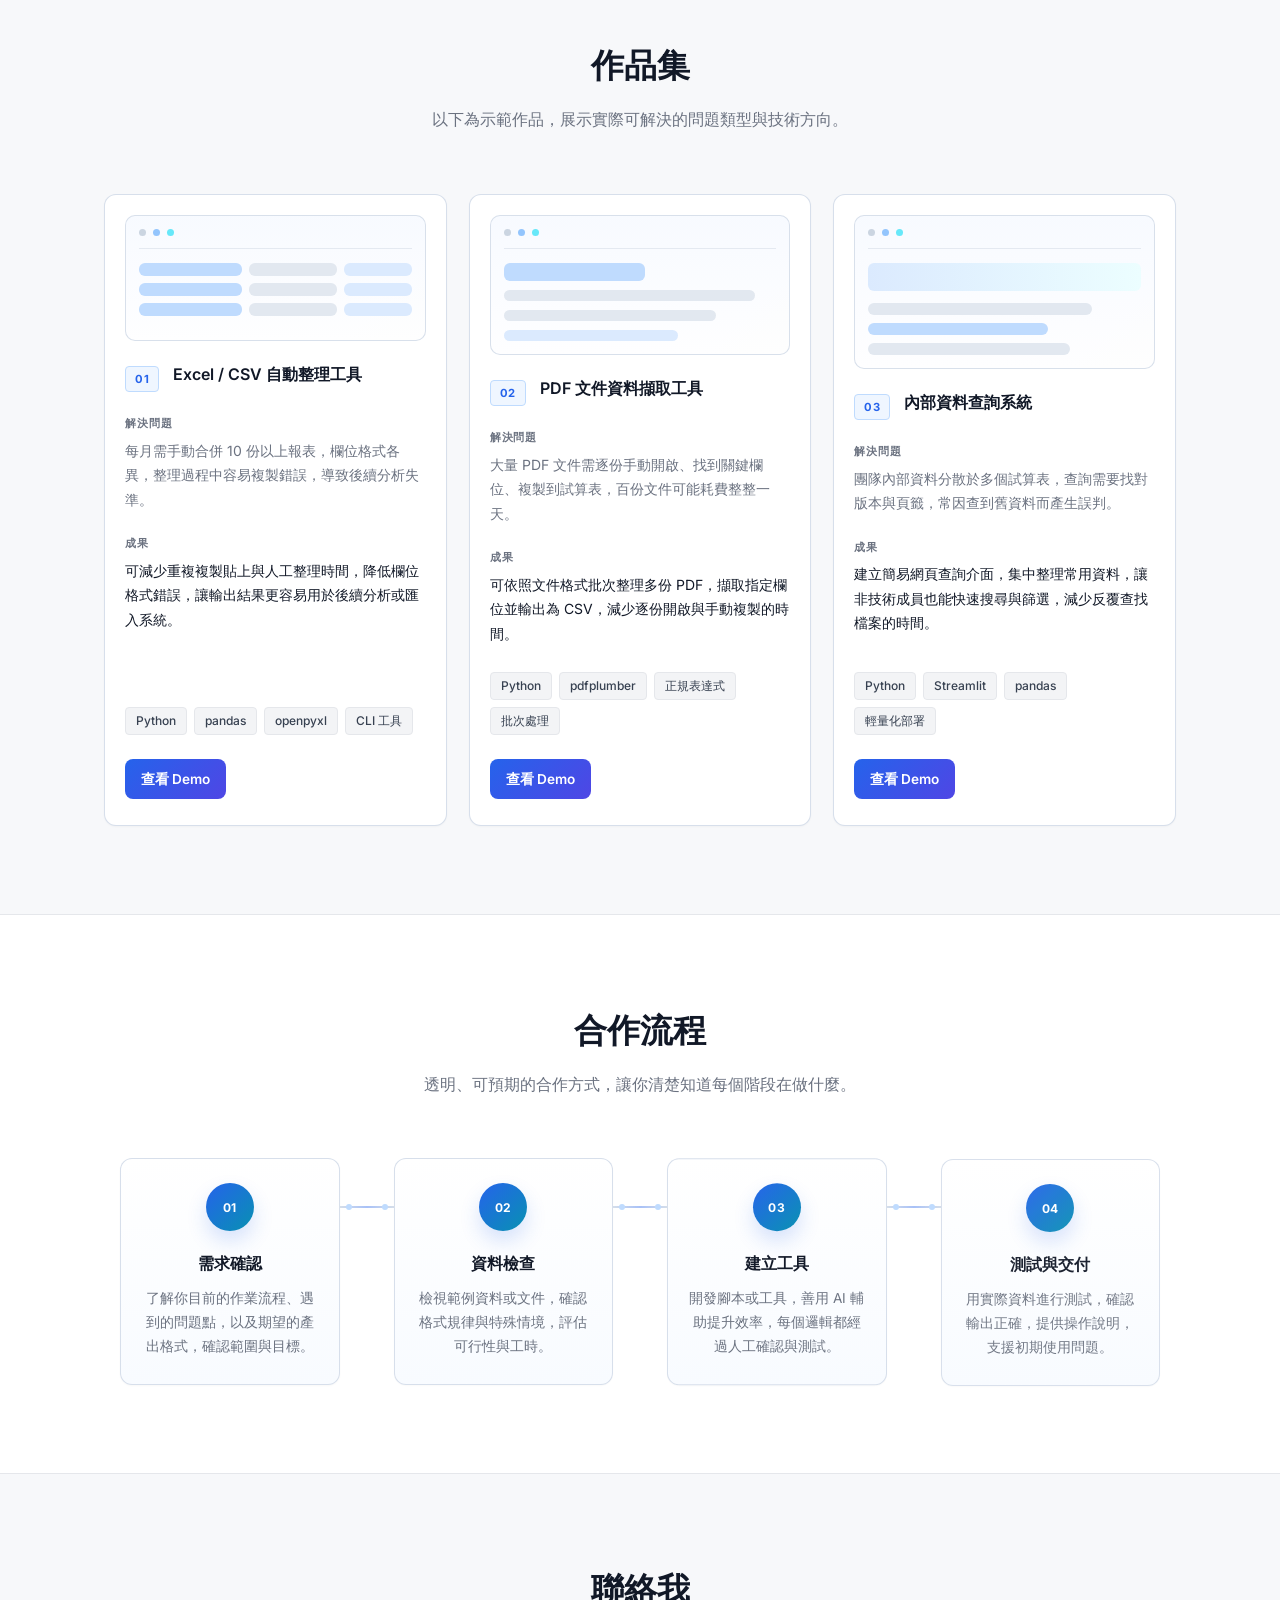
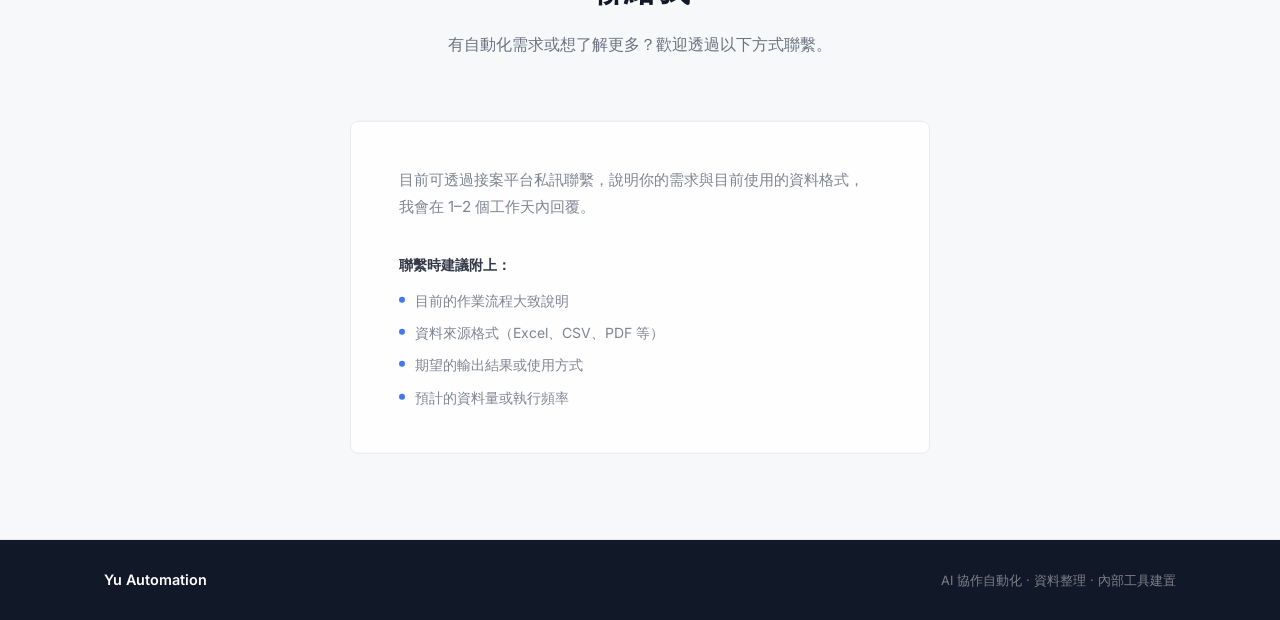
==== commit 5637bd57: "Add PDF extractor demo" ====
--- a/index.html
+++ b/index.html
@@ -275,6 +275,9 @@
             <span class="tag">正規表達式</span>
             <span class="tag">批次處理</span>
           </div>
+          <div class="portfolio-actions">
+            <a href="projects/pdf-extractor.html" class="portfolio-demo-link">查看 Demo</a>
+          </div>
         </article>
 
         <article class="portfolio-card">
--- a/style.css
+++ b/style.css
@@ -1438,6 +1438,172 @@
   line-height: 1.72;
 }
 
+.pdf-showcase {
+  display: grid;
+  gap: 22px;
+}
+
+.pdf-tabs {
+  display: flex;
+  flex-wrap: wrap;
+  gap: 9px;
+  padding: 8px;
+  border: 1px solid rgba(213, 222, 234, 0.95);
+  border-radius: 12px;
+  background: rgba(255, 255, 255, 0.88);
+  box-shadow: 0 1px 2px rgba(15, 23, 42, 0.03);
+}
+
+.pdf-tabs button {
+  min-height: 42px;
+  border: 1px solid transparent;
+  border-radius: var(--radius);
+  background: transparent;
+  color: var(--text-secondary);
+  font: inherit;
+  font-size: 0.9rem;
+  font-weight: 700;
+  padding: 9px 15px;
+  cursor: pointer;
+  transition: background 0.18s, border-color 0.18s, color 0.18s, transform 0.18s;
+}
+
+.pdf-tabs button:hover {
+  color: var(--accent);
+}
+
+.pdf-tabs button.is-active {
+  border-color: var(--accent-border);
+  background: var(--accent-light);
+  color: var(--accent);
+}
+
+.pdf-panel {
+  overflow: hidden;
+  border: 1px solid rgba(213, 222, 234, 0.95);
+  border-radius: 12px;
+  background: white;
+  box-shadow: 0 1px 2px rgba(15, 23, 42, 0.03);
+}
+
+.pdf-panel[hidden] {
+  display: none;
+}
+
+.pdf-preview-layout {
+  display: grid;
+  grid-template-columns: minmax(280px, 0.82fr) minmax(0, 1.18fr);
+  gap: 18px;
+  padding: 22px;
+}
+
+.fake-pdf {
+  overflow: hidden;
+  min-width: 0;
+  border: 1px solid var(--border-strong);
+  border-radius: 12px;
+  background: #ffffff;
+  box-shadow: 0 10px 28px rgba(15, 23, 42, 0.07);
+}
+
+.fake-pdf-top {
+  display: flex;
+  justify-content: space-between;
+  gap: 14px;
+  padding: 14px 16px;
+  border-bottom: 1px solid var(--border);
+  background: #f8fafc;
+  color: var(--text-secondary);
+  font-size: 0.78rem;
+  font-weight: 700;
+}
+
+.fake-pdf-top strong {
+  color: var(--accent);
+}
+
+.fake-pdf-body {
+  display: grid;
+  gap: 18px;
+  padding: 26px 24px 30px;
+}
+
+.fake-pdf-body h3 {
+  padding-bottom: 16px;
+  border-bottom: 1px solid var(--border);
+  font-size: 1.2rem;
+}
+
+.fake-pdf-body dl {
+  display: grid;
+  gap: 12px;
+}
+
+.fake-pdf-body dl div {
+  display: grid;
+  grid-template-columns: 100px minmax(0, 1fr);
+  gap: 12px;
+  align-items: start;
+}
+
+.fake-pdf-body dt {
+  color: var(--text-secondary);
+  font-size: 0.78rem;
+  font-weight: 700;
+}
+
+.fake-pdf-body dd {
+  color: var(--text);
+  font-size: 0.9rem;
+  font-weight: 600;
+}
+
+.fake-pdf-body p {
+  padding: 12px 14px;
+  border: 1px solid var(--accent-border);
+  border-radius: 8px;
+  background: var(--accent-light);
+  color: var(--accent);
+  font-size: 0.84rem;
+  font-weight: 600;
+}
+
+.pdf-result-card {
+  overflow: hidden;
+  min-width: 0;
+  border: 1px solid var(--border);
+  border-radius: 12px;
+  background: white;
+}
+
+.status-chip {
+  display: inline-flex;
+  align-items: center;
+  min-height: 24px;
+  padding: 3px 8px;
+  border-radius: 999px;
+  font-size: 0.74rem;
+  font-weight: 800;
+}
+
+.status-chip--ok {
+  border: 1px solid #bbf7d0;
+  background: #f0fdf4;
+  color: #15803d;
+}
+
+.status-chip--check {
+  border: 1px solid #fde68a;
+  background: #fffbeb;
+  color: #a16207;
+}
+
+.pdf-summary-grid {
+  display: grid;
+  grid-template-columns: repeat(4, minmax(0, 1fr));
+  gap: 12px;
+}
+
 /* ===== Responsive ===== */
 @media (max-width: 1020px) {
   .hero {
@@ -1478,6 +1644,10 @@
 
   .cleaner-flow-grid {
     grid-template-columns: repeat(2, minmax(0, 1fr));
+  }
+
+  .pdf-preview-layout {
+    grid-template-columns: 1fr;
   }
 
   .process-steps {
@@ -1688,6 +1858,28 @@
     grid-template-columns: 1fr;
   }
 
+  .pdf-tabs {
+    display: grid;
+    grid-template-columns: 1fr;
+  }
+
+  .pdf-preview-layout {
+    padding: 16px;
+  }
+
+  .fake-pdf-body {
+    padding: 22px 18px 24px;
+  }
+
+  .fake-pdf-body dl div {
+    grid-template-columns: 1fr;
+    gap: 4px;
+  }
+
+  .pdf-summary-grid {
+    grid-template-columns: 1fr;
+  }
+
   .contact-box {
     padding: 32px 28px;
   }
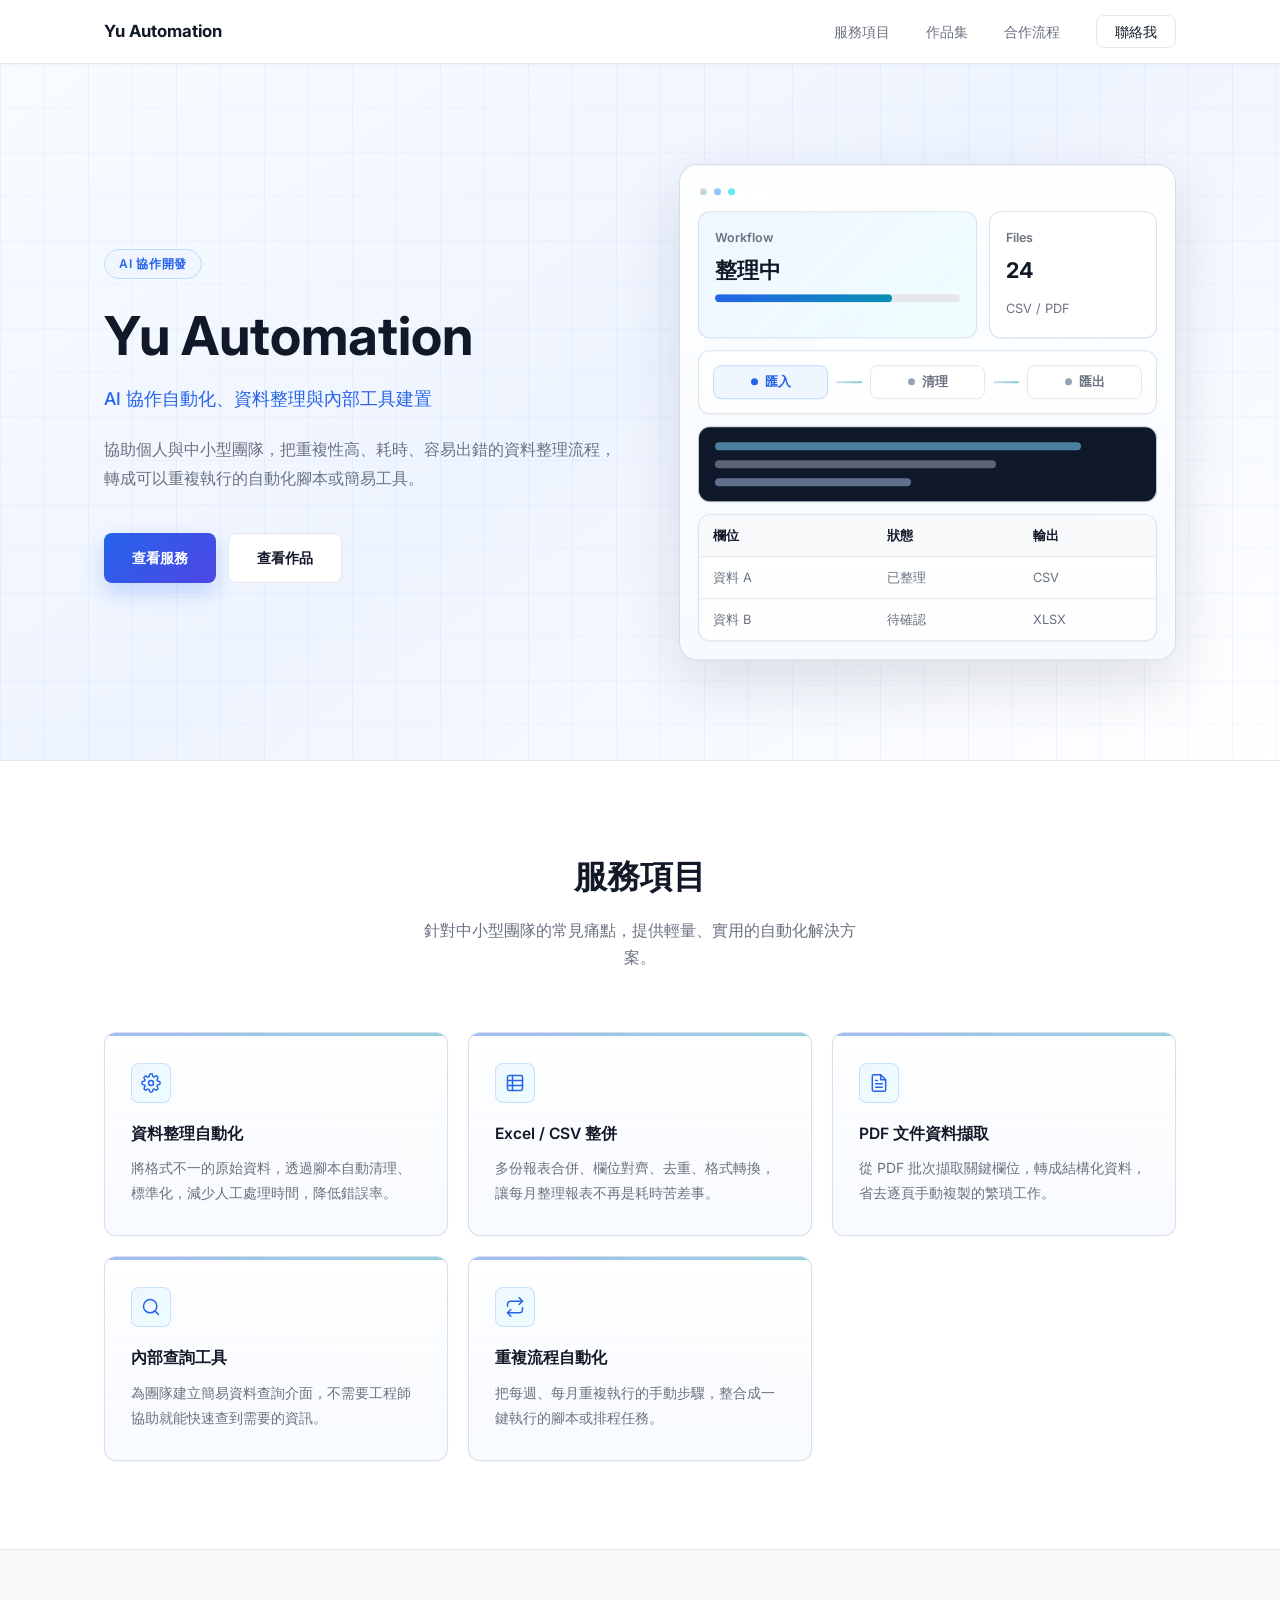
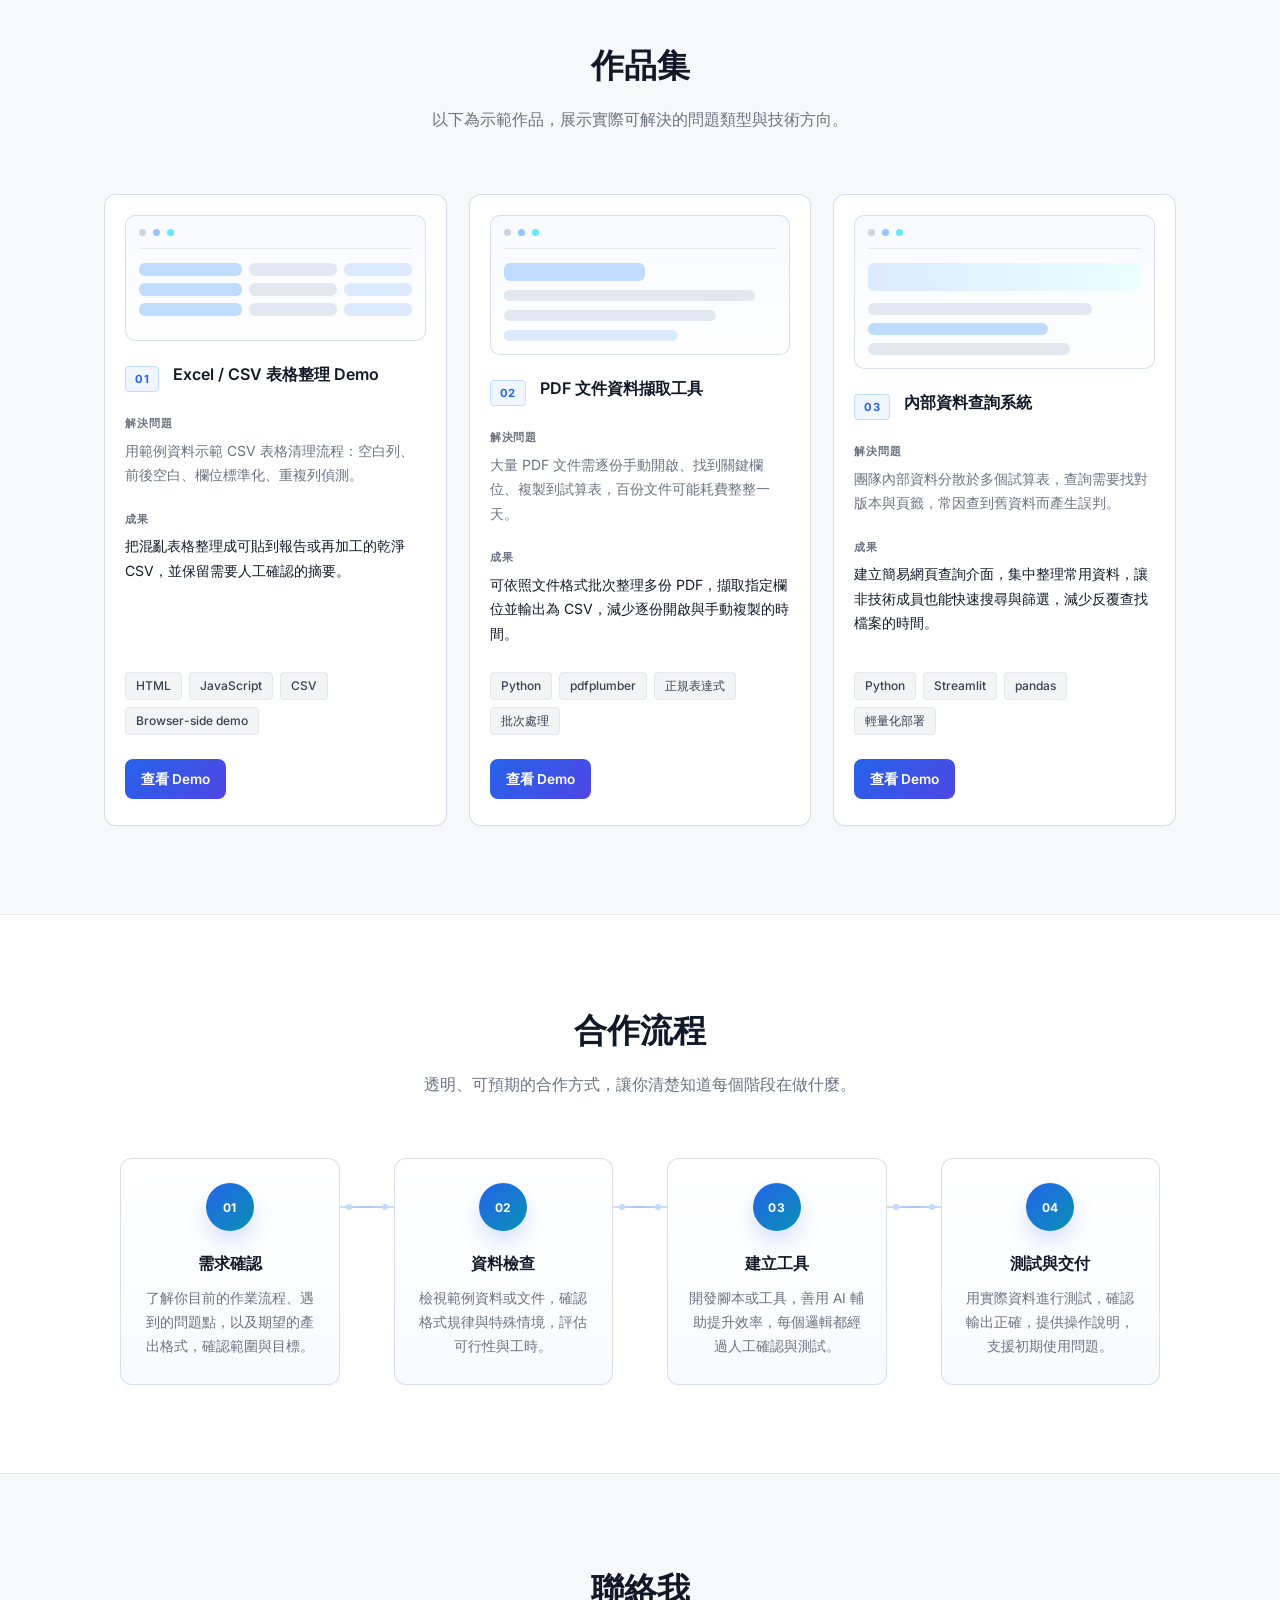
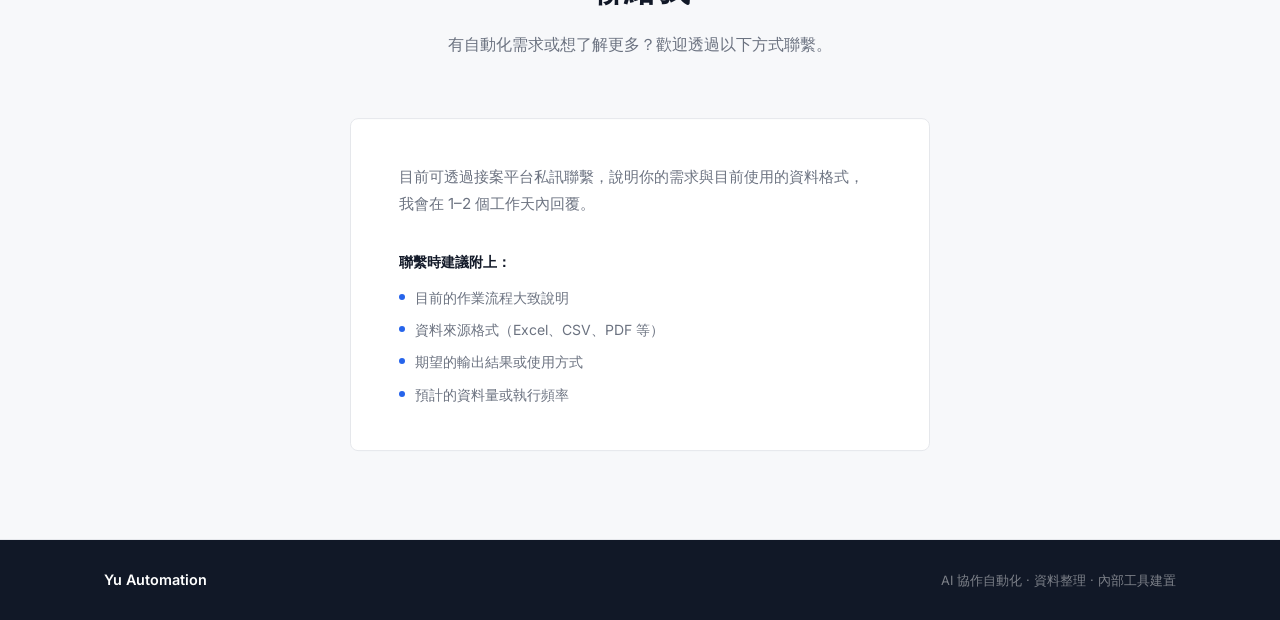
==== commit 7decc312: "Add Excel CSV cleaner public demo" ====
--- a/index.html
+++ b/index.html
@@ -222,21 +222,21 @@
           </div>
           <div class="portfolio-card-top">
             <span class="portfolio-number">01</span>
-            <h3 class="portfolio-title">Excel / CSV 自動整理工具</h3>
+            <h3 class="portfolio-title">Excel / CSV 表格整理 Demo</h3>
           </div>
           <div class="portfolio-block">
             <span class="block-label">解決問題</span>
-            <p>每月需手動合併 10 份以上報表，欄位格式各異，整理過程中容易複製錯誤，導致後續分析失準。</p>
+            <p>用範例資料示範 CSV 表格清理流程：空白列、前後空白、欄位標準化、重複列偵測。</p>
           </div>
           <div class="portfolio-block portfolio-block--result">
             <span class="block-label">成果</span>
-            <p>可減少重複複製貼上與人工整理時間，降低欄位格式錯誤，讓輸出結果更容易用於後續分析或匯入系統。</p>
+            <p>把混亂表格整理成可貼到報告或再加工的乾淨 CSV，並保留需要人工確認的摘要。</p>
           </div>
           <div class="portfolio-tags">
-            <span class="tag">Python</span>
-            <span class="tag">pandas</span>
-            <span class="tag">openpyxl</span>
-            <span class="tag">CLI 工具</span>
+            <span class="tag">HTML</span>
+            <span class="tag">JavaScript</span>
+            <span class="tag">CSV</span>
+            <span class="tag">Browser-side demo</span>
           </div>
           <div class="portfolio-actions">
             <a href="projects/excel-csv-cleaner.html" class="portfolio-demo-link">查看 Demo</a>
--- a/style.css
+++ b/style.css
@@ -1000,6 +1000,26 @@
   line-height: 1.85;
 }
 
+.demo-boundary-note {
+  display: inline-flex;
+  align-items: center;
+  margin-top: 18px;
+  padding: 9px 12px;
+  border: 1px solid #fde68a;
+  border-radius: 8px;
+  background: #fffbeb;
+  color: #92400e;
+  font-size: 0.88rem;
+  font-weight: 700;
+}
+
+.demo-hero-actions {
+  display: flex;
+  flex-wrap: wrap;
+  gap: 12px;
+  margin-top: 28px;
+}
+
 .demo-main {
   padding: 72px 0 92px;
 }
@@ -1241,9 +1261,122 @@
   text-align: center;
 }
 
+.cleaner-problems {
+  padding-bottom: 72px;
+}
+
+.cleaner-problem-grid {
+  display: grid;
+  grid-template-columns: repeat(5, minmax(0, 1fr));
+  gap: 14px;
+}
+
+.cleaner-problem-card {
+  min-width: 0;
+  padding: 20px 18px;
+  border: 1px solid rgba(213, 222, 234, 0.95);
+  border-radius: 12px;
+  background: white;
+  box-shadow: 0 1px 2px rgba(15, 23, 42, 0.03);
+}
+
+.cleaner-problem-card span {
+  display: inline-flex;
+  align-items: center;
+  justify-content: center;
+  min-width: 34px;
+  height: 26px;
+  margin-bottom: 16px;
+  border: 1px solid var(--accent-border);
+  border-radius: 999px;
+  background: var(--accent-light);
+  color: var(--accent);
+  font-size: 0.72rem;
+  font-weight: 800;
+}
+
+.cleaner-problem-card h3 {
+  margin-bottom: 9px;
+  font-size: 0.98rem;
+  line-height: 1.35;
+}
+
+.cleaner-problem-card p {
+  color: var(--text-secondary);
+  font-size: 0.84rem;
+  line-height: 1.68;
+}
+
 .cleaner-showcase {
   display: grid;
   gap: 22px;
+}
+
+.cleaner-demo-actions {
+  display: flex;
+  flex-wrap: wrap;
+  gap: 10px;
+}
+
+.cleaner-action-button {
+  min-height: 42px;
+  border: 1px solid var(--accent-border);
+  border-radius: var(--radius);
+  background: var(--accent);
+  color: white;
+  font: inherit;
+  font-size: 0.88rem;
+  font-weight: 700;
+  padding: 10px 16px;
+  cursor: pointer;
+  transition: background 0.18s, border-color 0.18s, transform 0.18s;
+}
+
+.cleaner-action-button:hover {
+  background: var(--accent-indigo);
+  transform: translateY(-1px);
+}
+
+.cleaner-action-button--secondary {
+  border-color: var(--border);
+  background: white;
+  color: var(--text);
+}
+
+.cleaner-action-button--secondary:hover {
+  border-color: var(--accent);
+  background: var(--accent-light);
+  color: var(--accent);
+}
+
+.cleaner-status {
+  padding: 11px 13px;
+  border: 1px solid #bfdbfe;
+  border-radius: 8px;
+  background: #eff6ff;
+  color: #1e40af;
+  font-size: 0.86rem;
+  font-weight: 700;
+}
+
+.cleaner-sample-card {
+  overflow: hidden;
+  border: 1px solid rgba(213, 222, 234, 0.95);
+  border-radius: 12px;
+  background: white;
+  box-shadow: 0 1px 2px rgba(15, 23, 42, 0.03);
+}
+
+.cleaner-sample-source {
+  overflow-x: auto;
+  margin: 0;
+  padding: 20px 24px;
+  background: #0f172a;
+  color: #dbeafe;
+  font-family: "SFMono-Regular", Consolas, "Liberation Mono", monospace;
+  font-size: 0.84rem;
+  line-height: 1.75;
+  white-space: pre;
 }
 
 .cleaner-tabs {
@@ -1318,6 +1451,11 @@
 .cleaner-table-wrap {
   overflow-x: auto;
   -webkit-overflow-scrolling: touch;
+}
+
+.cleaner-table-empty {
+  padding: 22px;
+  color: var(--text-secondary);
 }
 
 .cleaner-table {
@@ -1364,7 +1502,7 @@
 
 .cleaner-summary-grid {
   display: grid;
-  grid-template-columns: repeat(5, minmax(0, 1fr));
+  grid-template-columns: repeat(4, minmax(0, 1fr));
   gap: 12px;
   padding: 24px;
 }
@@ -1391,6 +1529,50 @@
   color: var(--accent);
   font-size: 1.8rem;
   line-height: 1;
+}
+
+.cleaner-boundary {
+  padding-top: 72px;
+}
+
+.boundary-card {
+  padding: 26px;
+  border: 1px solid #fde68a;
+  border-radius: 12px;
+  background: #fffbeb;
+}
+
+.boundary-list {
+  display: grid;
+  gap: 12px;
+  margin: 0;
+  padding-left: 20px;
+  color: #78350f;
+  font-size: 0.92rem;
+  line-height: 1.7;
+}
+
+.cleaner-cta-panel {
+  padding: 30px;
+  border: 1px solid rgba(213, 222, 234, 0.95);
+  border-radius: 12px;
+  background:
+    linear-gradient(180deg, #ffffff, #f8fbff),
+    linear-gradient(135deg, rgba(37, 99, 235, 0.06), rgba(8, 145, 178, 0.04));
+  box-shadow: 0 1px 2px rgba(15, 23, 42, 0.03);
+}
+
+.cleaner-cta-panel h2 {
+  margin: 10px 0 10px;
+  font-size: 1.45rem;
+  line-height: 1.3;
+}
+
+.cleaner-cta-panel p {
+  max-width: 720px;
+  color: var(--text-secondary);
+  font-size: 0.94rem;
+  line-height: 1.78;
 }
 
 .cleaner-flow {
@@ -1638,8 +1820,12 @@
     grid-column: 1 / -1;
   }
 
+  .cleaner-problem-grid {
+    grid-template-columns: repeat(2, minmax(0, 1fr));
+  }
+
   .cleaner-summary-grid {
-    grid-template-columns: repeat(3, minmax(0, 1fr));
+    grid-template-columns: repeat(2, minmax(0, 1fr));
   }
 
   .cleaner-flow-grid {
@@ -1841,6 +2027,11 @@
     grid-template-columns: 1fr;
   }
 
+  .cleaner-demo-actions {
+    display: grid;
+    grid-template-columns: 1fr;
+  }
+
   .cleaner-panel-head {
     padding: 22px 20px 16px;
   }
@@ -1848,6 +2039,14 @@
   .cleaner-summary-grid {
     grid-template-columns: 1fr;
     padding: 20px;
+  }
+
+  .cleaner-problem-grid {
+    grid-template-columns: 1fr;
+  }
+
+  .cleaner-sample-source {
+    padding: 18px 20px;
   }
 
   .cleaner-flow {
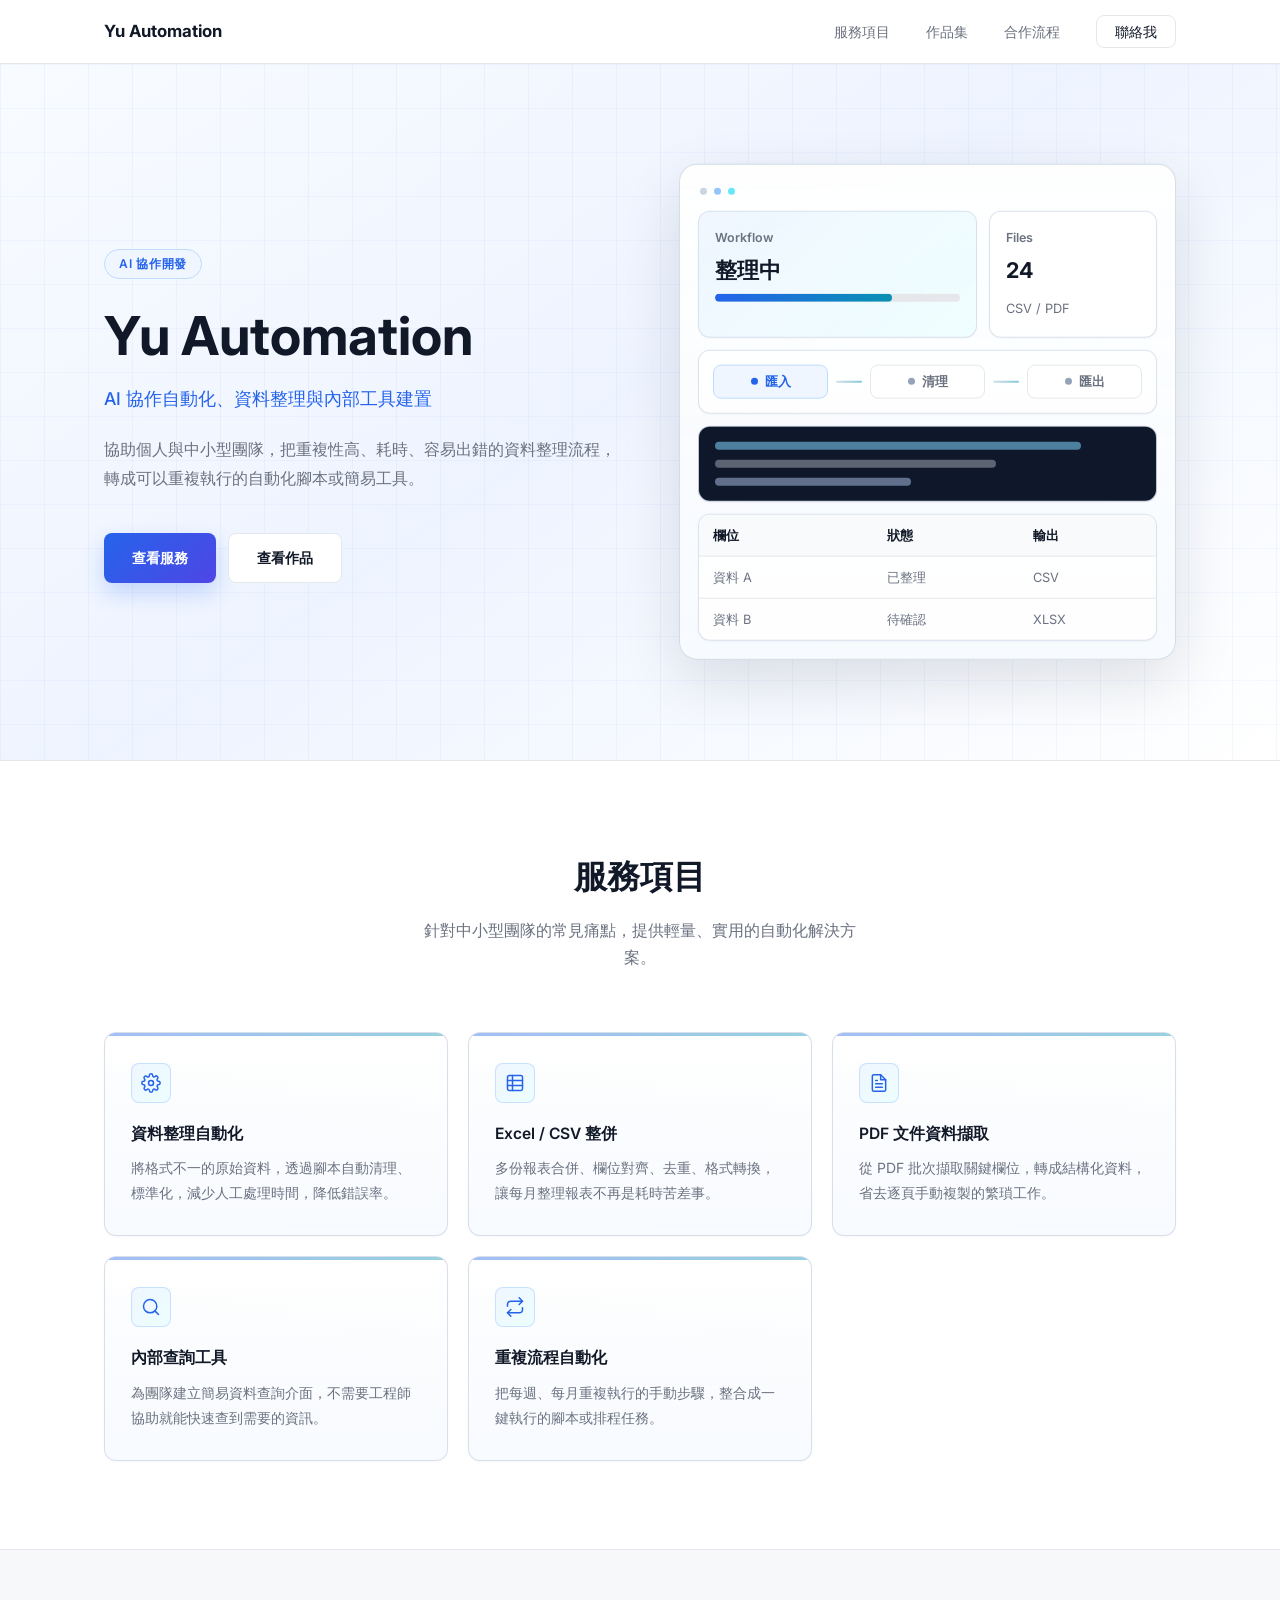
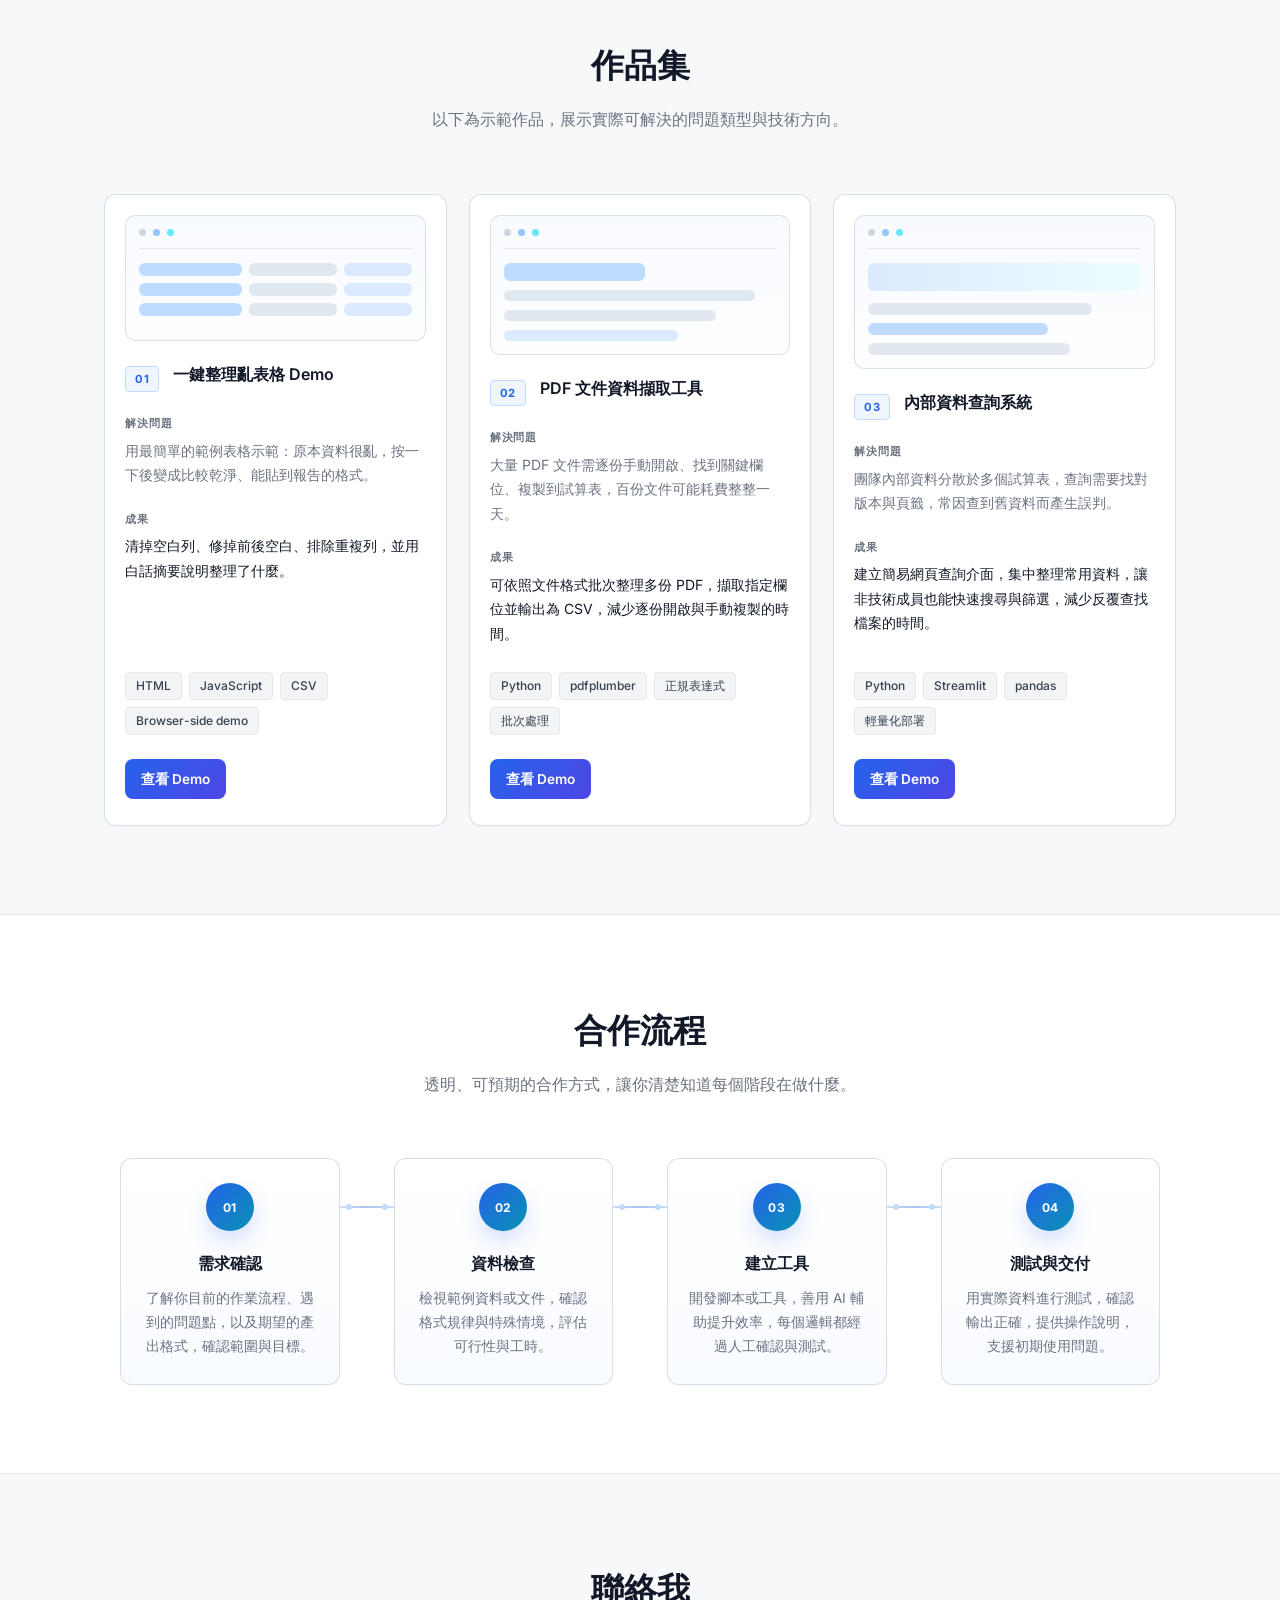
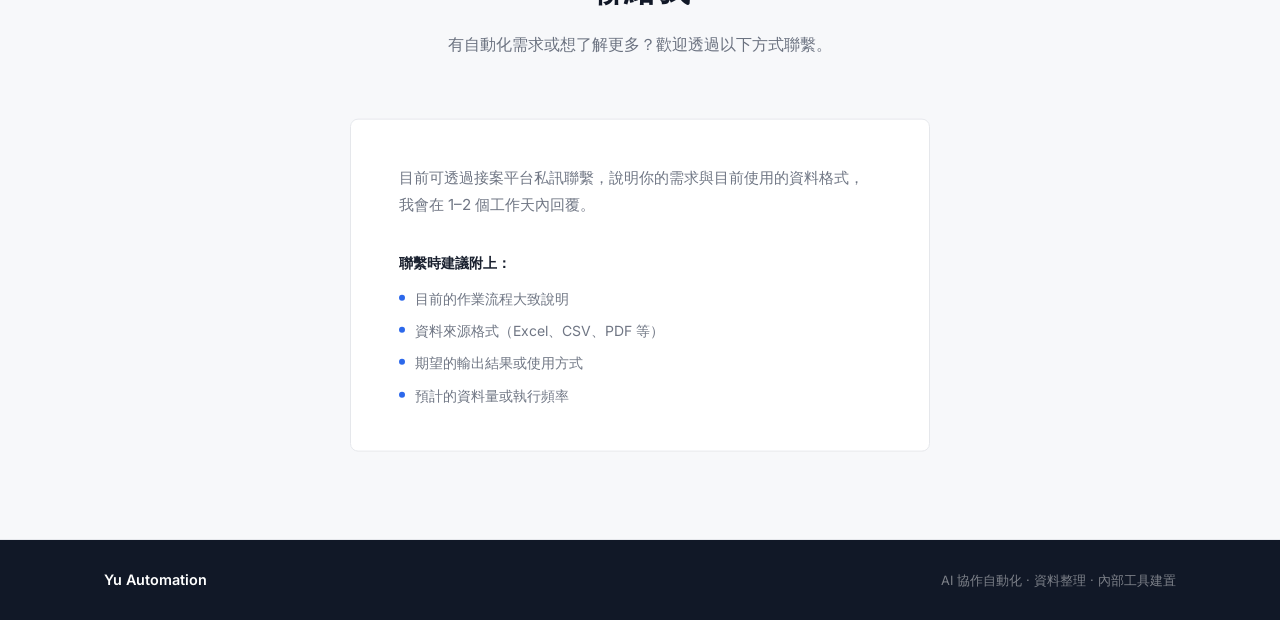
==== commit a3ef1170: "Improve Excel CSV cleaner demo clarity" ====
--- a/index.html
+++ b/index.html
@@ -222,15 +222,15 @@
           </div>
           <div class="portfolio-card-top">
             <span class="portfolio-number">01</span>
-            <h3 class="portfolio-title">Excel / CSV 表格整理 Demo</h3>
+            <h3 class="portfolio-title">一鍵整理亂表格 Demo</h3>
           </div>
           <div class="portfolio-block">
             <span class="block-label">解決問題</span>
-            <p>用範例資料示範 CSV 表格清理流程：空白列、前後空白、欄位標準化、重複列偵測。</p>
+            <p>用最簡單的範例表格示範：原本資料很亂，按一下後變成比較乾淨、能貼到報告的格式。</p>
           </div>
           <div class="portfolio-block portfolio-block--result">
             <span class="block-label">成果</span>
-            <p>把混亂表格整理成可貼到報告或再加工的乾淨 CSV，並保留需要人工確認的摘要。</p>
+            <p>清掉空白列、修掉前後空白、排除重複列，並用白話摘要說明整理了什麼。</p>
           </div>
           <div class="portfolio-tags">
             <span class="tag">HTML</span>
--- a/style.css
+++ b/style.css
@@ -1312,6 +1312,47 @@
   gap: 22px;
 }
 
+.cleaner-steps {
+  display: grid;
+  grid-template-columns: repeat(3, minmax(0, 1fr));
+  gap: 12px;
+}
+
+.cleaner-step-card {
+  min-width: 0;
+  padding: 18px;
+  border: 1px solid rgba(213, 222, 234, 0.95);
+  border-radius: 12px;
+  background: white;
+  box-shadow: 0 1px 2px rgba(15, 23, 42, 0.03);
+}
+
+.cleaner-step-card span {
+  display: inline-flex;
+  align-items: center;
+  justify-content: center;
+  width: 30px;
+  height: 30px;
+  margin-bottom: 12px;
+  border-radius: 999px;
+  background: var(--accent);
+  color: white;
+  font-size: 0.82rem;
+  font-weight: 800;
+}
+
+.cleaner-step-card h3 {
+  margin-bottom: 7px;
+  font-size: 0.98rem;
+  line-height: 1.35;
+}
+
+.cleaner-step-card p {
+  color: var(--text-secondary);
+  font-size: 0.84rem;
+  line-height: 1.65;
+}
+
 .cleaner-demo-actions {
   display: flex;
   flex-wrap: wrap;
@@ -1414,6 +1455,13 @@
   color: var(--accent);
 }
 
+.cleaner-comparison-grid {
+  display: grid;
+  grid-template-columns: repeat(2, minmax(0, 1fr));
+  gap: 18px;
+  align-items: start;
+}
+
 .cleaner-panel {
   overflow: hidden;
   border: 1px solid rgba(213, 222, 234, 0.95);
@@ -1485,6 +1533,18 @@
 
 .cleaner-table tbody tr:last-child td {
   border-bottom: none;
+}
+
+.cleaner-table tr.is-empty-row td {
+  background: #fff7ed;
+}
+
+.cleaner-table tr.is-duplicate-row td {
+  background: #fffbeb;
+}
+
+.cleaner-table td.is-trimmed-cell {
+  background: #eff6ff;
 }
 
 .issue-chip {
@@ -1500,6 +1560,10 @@
   font-weight: 700;
 }
 
+.issue-chip + .issue-chip {
+  margin-left: 5px;
+}
+
 .cleaner-summary-grid {
   display: grid;
   grid-template-columns: repeat(4, minmax(0, 1fr));
@@ -1529,6 +1593,10 @@
   color: var(--accent);
   font-size: 1.8rem;
   line-height: 1;
+}
+
+.summary-card strong b {
+  font: inherit;
 }
 
 .cleaner-boundary {
@@ -1824,6 +1892,11 @@
     grid-template-columns: repeat(2, minmax(0, 1fr));
   }
 
+  .cleaner-steps,
+  .cleaner-comparison-grid {
+    grid-template-columns: 1fr;
+  }
+
   .cleaner-summary-grid {
     grid-template-columns: repeat(2, minmax(0, 1fr));
   }
